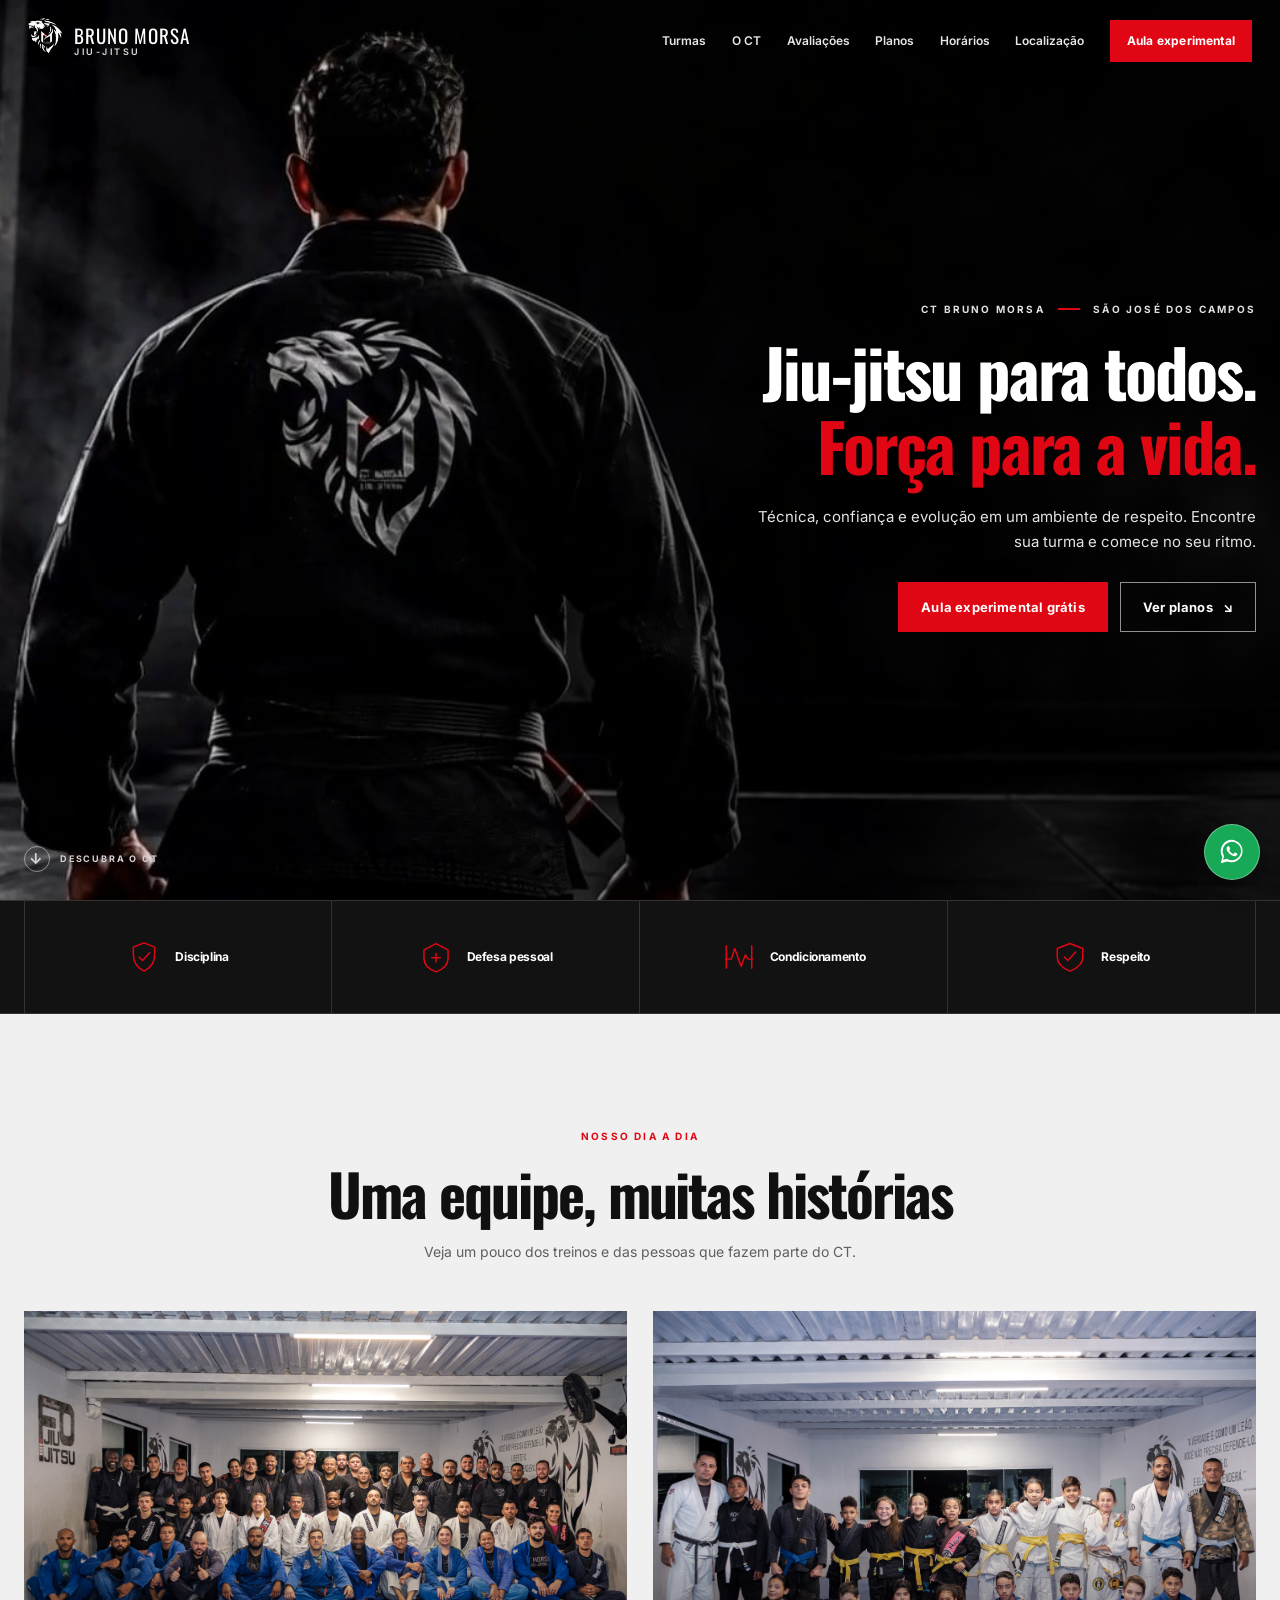
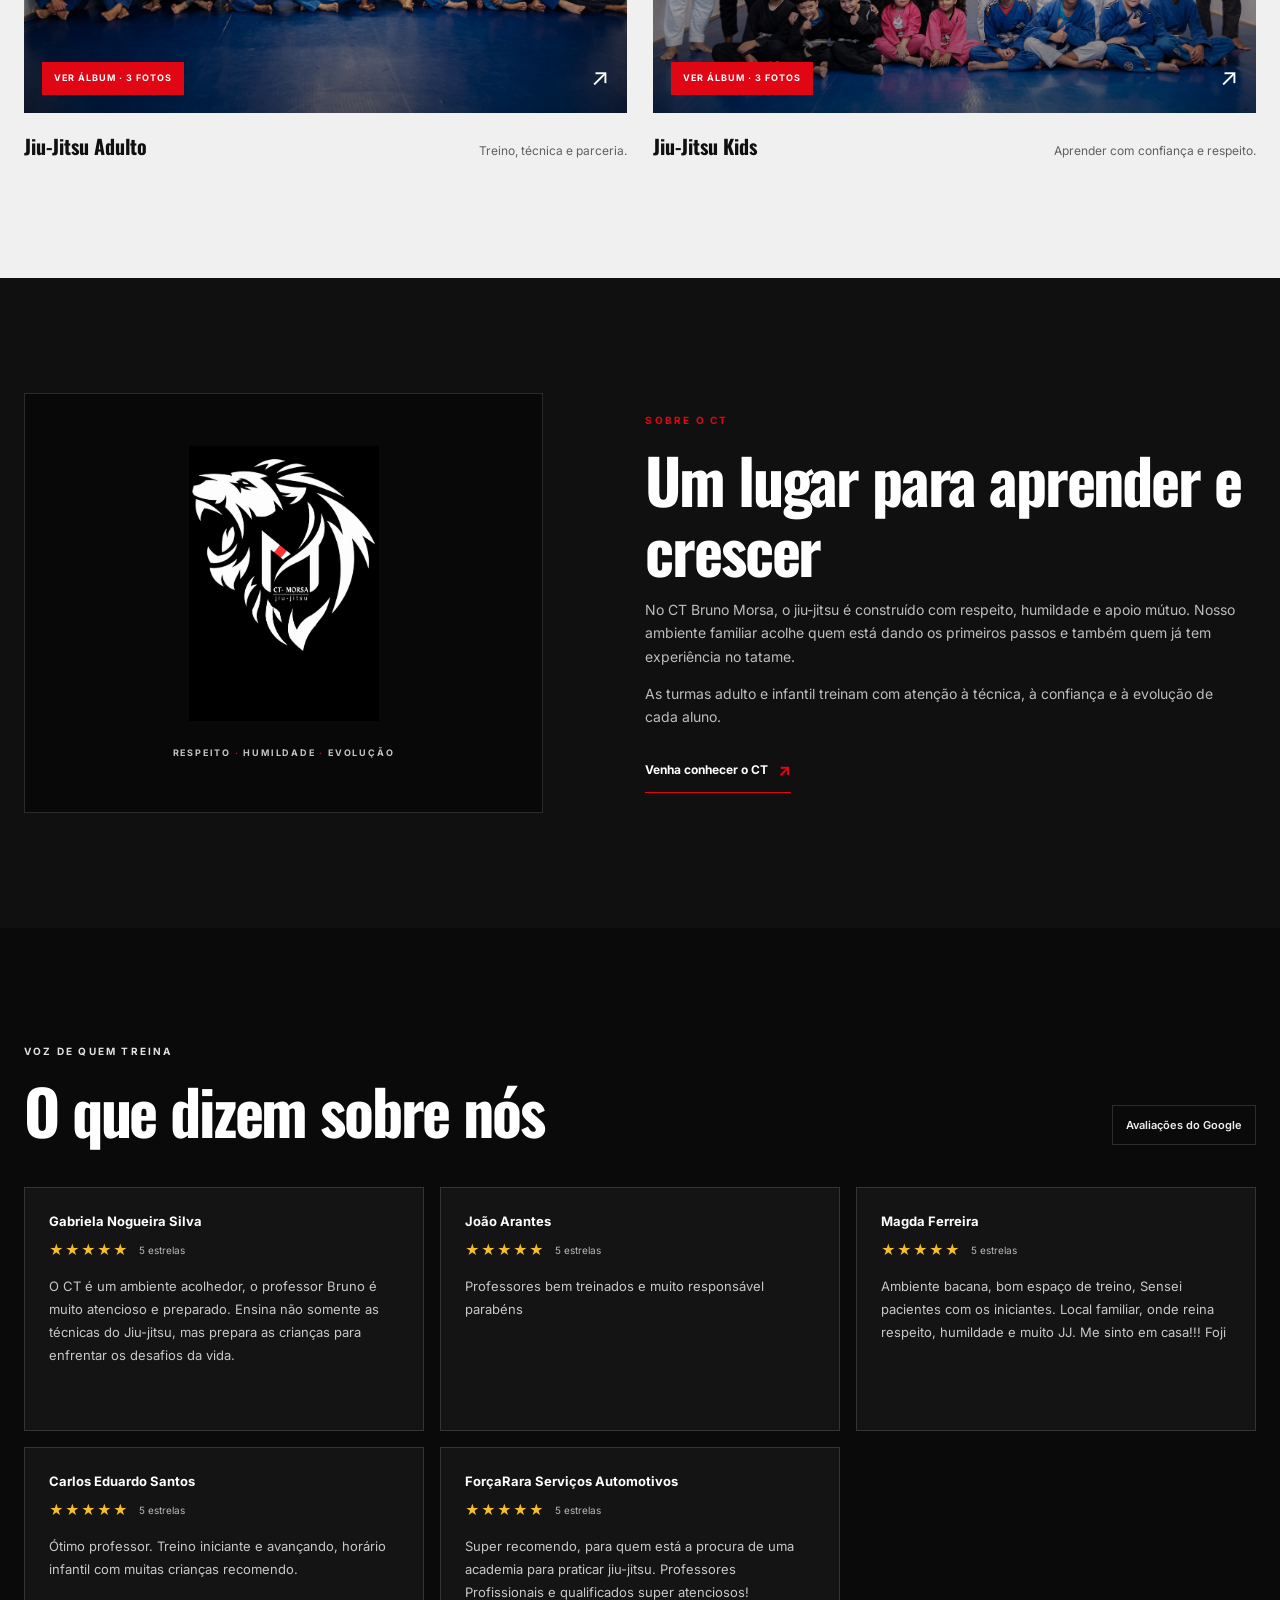
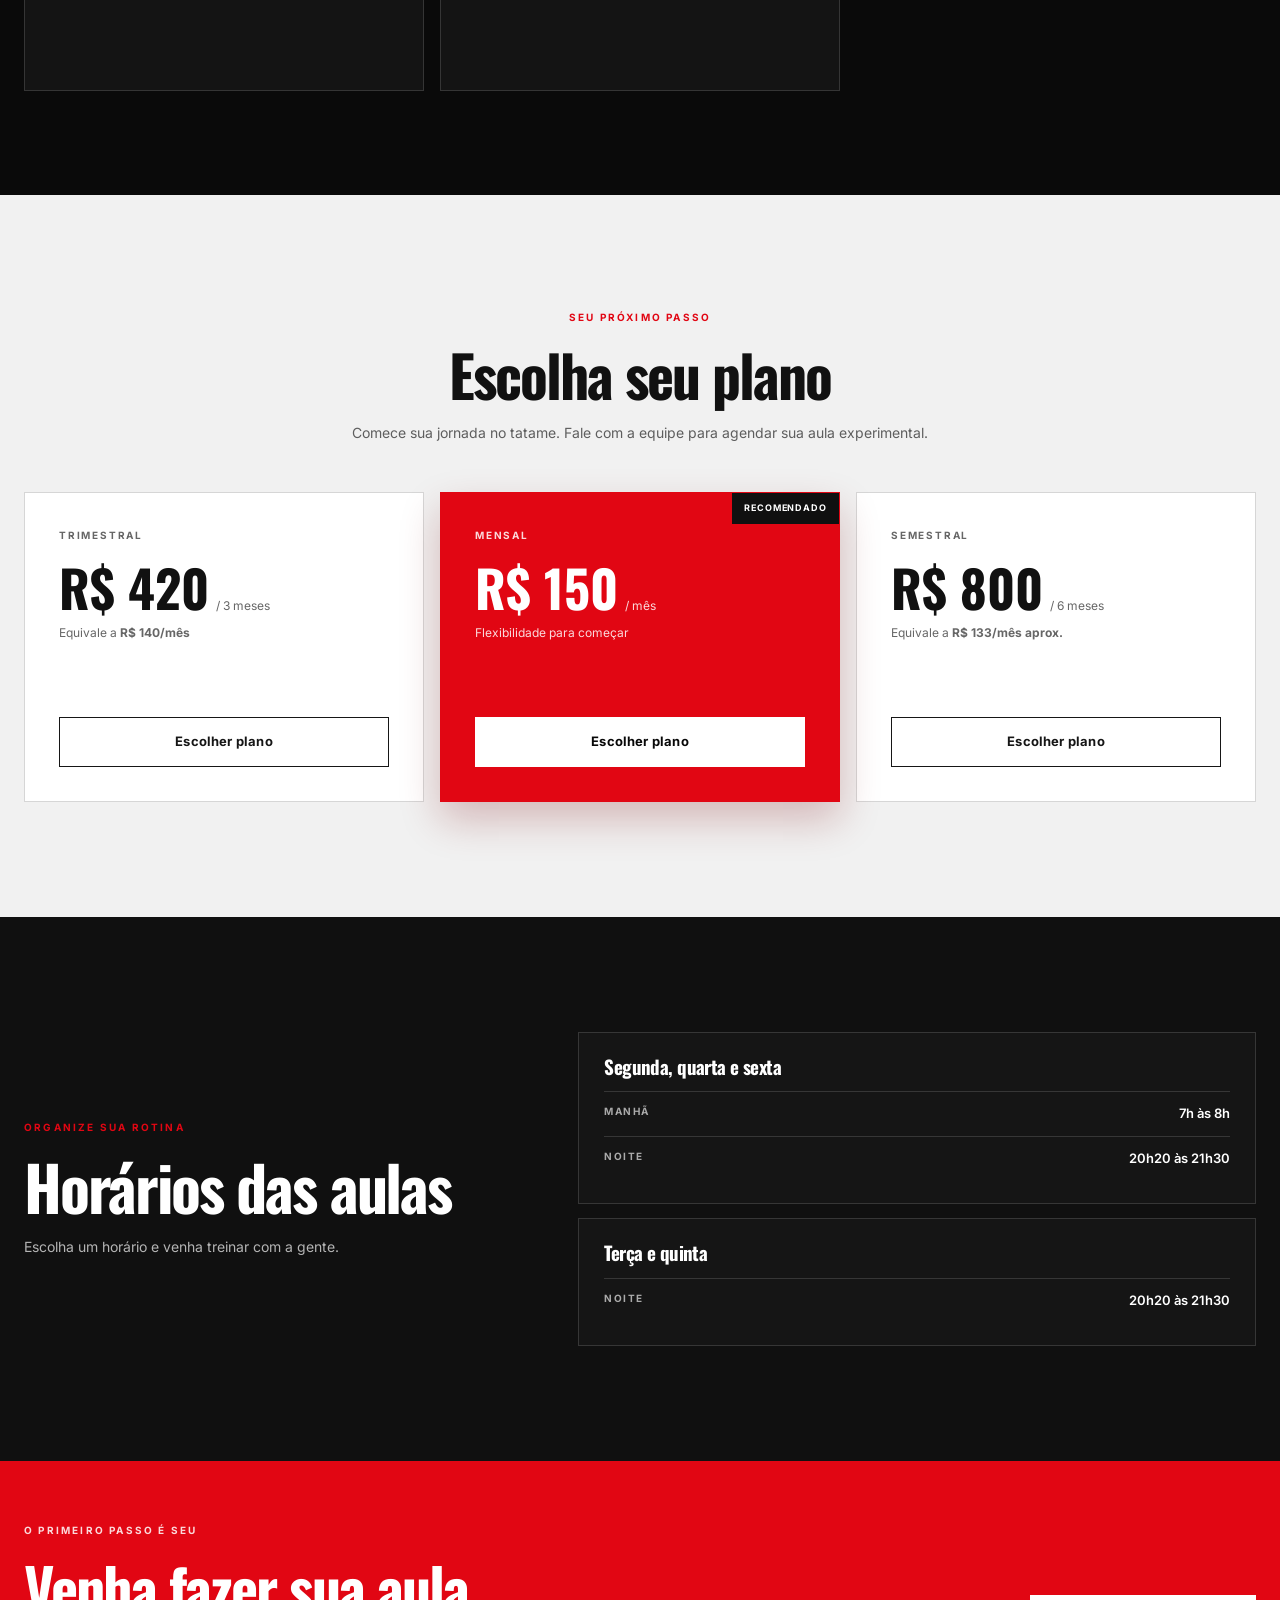
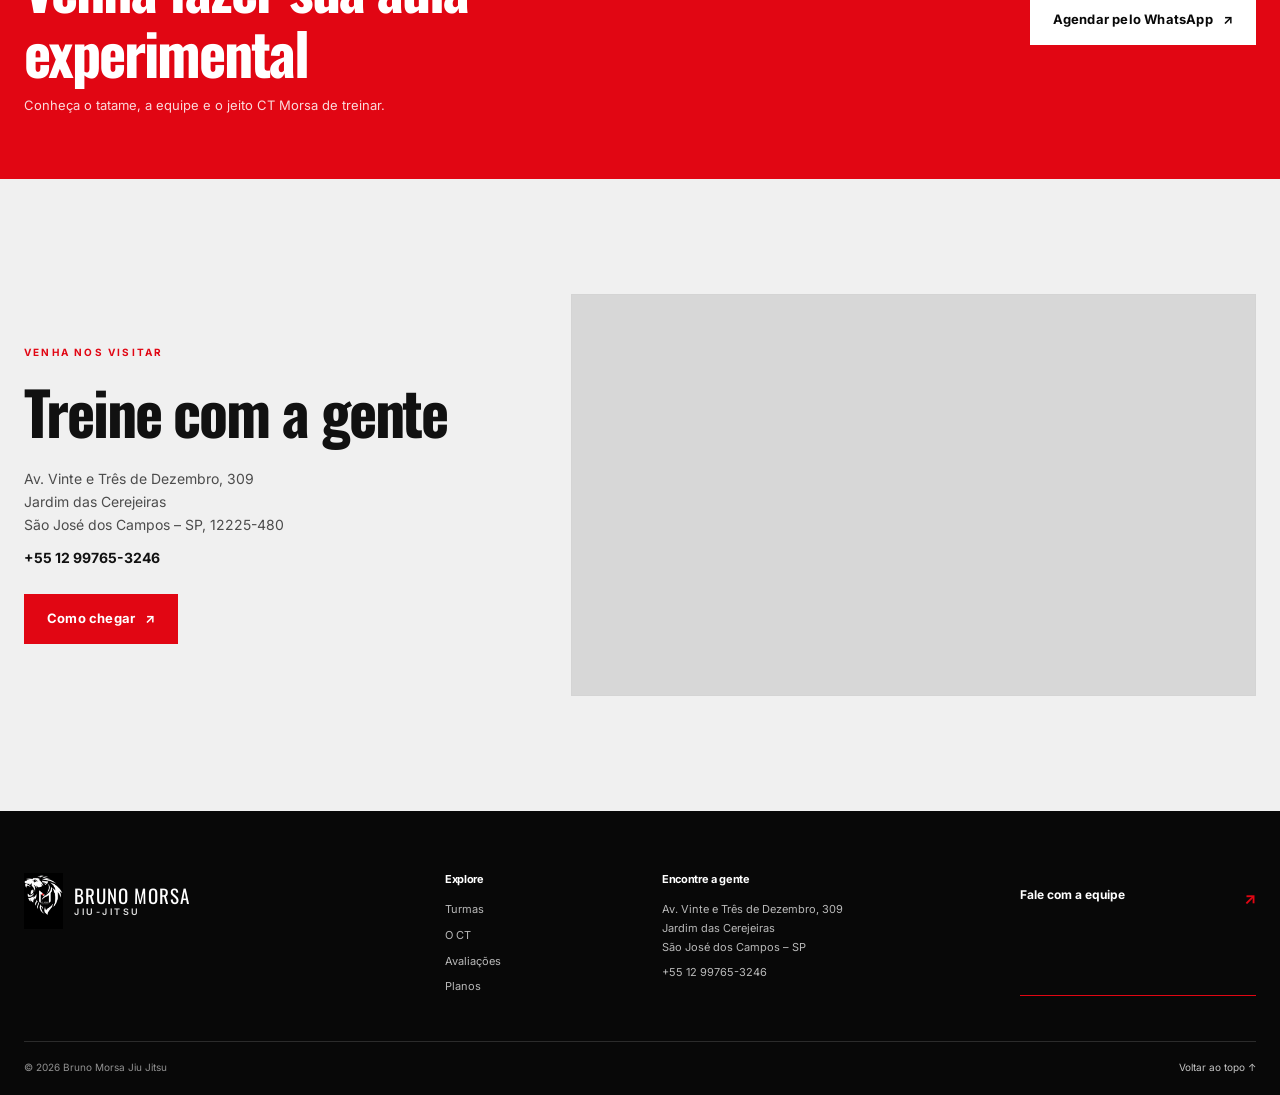
==== index.html @ a91b4482 "primeiro commit" ====
<!doctype html>
<html lang="pt-BR">
<head>
  <meta charset="utf-8">
  <meta name="viewport" content="width=device-width, initial-scale=1">
  <meta name="theme-color" content="#080808">
  <title>Bruno Morsa Jiu Jitsu | CT Morsa em São José dos Campos</title>
  <meta name="description" content="Treine jiu-jitsu adulto e kids no CT Bruno Morsa, em São José dos Campos. Agende sua aula experimental gratuita pelo WhatsApp.">
  <meta property="og:type" content="website">
  <meta property="og:title" content="Bruno Morsa Jiu Jitsu | CT Morsa">
  <meta property="og:description" content="Jiu-jitsu para todos. Conheça as turmas adulto e kids do CT Bruno Morsa.">
  <meta property="og:image" content="logo.png">
  <meta property="og:image:alt" content="Logo CT Morsa Jiu-Jitsu">
  <link rel="icon" type="image/png" href="logo.png">
  <link rel="preconnect" href="https://fonts.googleapis.com">
  <link rel="preconnect" href="https://fonts.gstatic.com" crossorigin>
  <link href="https://fonts.googleapis.com/css2?family=Inter:wght@400;500;600;700;800&family=Oswald:wght@500;600;700&display=swap" rel="stylesheet">
  <link rel="stylesheet" href="style.css">
  <script type="application/ld+json">
    {
      "@context": "https://schema.org",
      "@type": "SportsActivityLocation",
      "name": "Bruno Morsa Jiu Jitsu",
      "telephone": "+55 12 99765-3246",
      "address": {
        "@type": "PostalAddress",
        "streetAddress": "Av. Vinte e Três de Dezembro, 309 - Jardim das Cerejeiras",
        "addressLocality": "São José dos Campos",
        "addressRegion": "SP",
        "postalCode": "12225-480",
        "addressCountry": "BR"
      }
    }
  </script>
  <script src="script.js" defer></script>
</head>
<body>
  <a class="skip-link" href="#conteudo">Pular para o conteúdo</a>
  <span class="header-sentinel" data-header-sentinel aria-hidden="true"></span>
  <header class="site-header" id="topo">
    <div class="header-inner">
      <a class="brand" href="#inicio" aria-label="Bruno Morsa Jiu Jitsu, início">
        <img src="logo.png" width="1042" height="1509" alt="Logo CT Morsa Jiu-Jitsu" decoding="async">
        <span class="brand-name">BRUNO MORSA<small>JIU-JITSU</small></span>
      </a>
      <button class="menu-toggle" type="button" aria-label="Abrir menu" aria-expanded="false" aria-controls="site-nav">
        <span></span><span></span><span></span>
      </button>
      <nav class="site-nav" id="site-nav" aria-label="Navegação principal">
        <a href="#albuns">Turmas</a>
        <a href="#sobre">O CT</a>
        <a href="#avaliacoes">Avaliações</a>
        <a href="#planos">Planos</a>
        <a href="#horarios">Horários</a>
        <a href="#localizacao">Localização</a>
        <a class="button button-small nav-cta" href="https://wa.me/5512997653246?text=Ol%C3%A1%21%20Quero%20agendar%20uma%20aula%20experimental" target="_blank" rel="noopener">Aula experimental</a>
      </nav>
    </div>
  </header>

  <main id="conteudo">
    <section class="hero" id="inicio" aria-labelledby="hero-title">
      <div class="hero-media" aria-hidden="true">
        <video autoplay muted loop playsinline preload="metadata" poster="hero-poster.jpg">
          <source src="hero.mp4" type="video/mp4">
        </video>
        <div class="hero-shade"></div>
      </div>
      <div class="hero-inner page-width">
        <div class="hero-copy">
          <p class="eyebrow">CT BRUNO MORSA <span class="eyebrow-rule" aria-hidden="true"></span> SÃO JOSÉ DOS CAMPOS</p>
          <h1 id="hero-title">Jiu-jitsu para todos.<br><span>Força para a vida.</span></h1>
          <p class="hero-description">Técnica, confiança e evolução em um ambiente de respeito. Encontre sua turma e comece no seu ritmo.</p>
          <div class="hero-actions">
            <a class="button" href="https://wa.me/5512997653246?text=Ol%C3%A1%21%20Quero%20agendar%20uma%20aula%20experimental" target="_blank" rel="noopener">Aula experimental grátis</a>
            <a class="button button-outline" href="#planos">Ver planos <span aria-hidden="true">↘</span></a>
          </div>
        </div>
        <a class="hero-scroll" href="#beneficios"><span aria-hidden="true">↓</span> DESCUBRA O CT</a>
      </div>
    </section>

    <section class="benefits" id="beneficios" aria-label="Benefícios do jiu-jitsu">
      <div class="benefits-inner page-width">
        <article class="benefit" data-reveal>
          <svg viewBox="0 0 48 48" aria-hidden="true"><path d="M24 4 39 10v11c0 10-6 18-15 23C15 39 9 31 9 21V10l15-6Z"/><path d="m17 24 5 5 10-11"/></svg>
          <h2>Disciplina</h2>
        </article>
        <article class="benefit" data-reveal>
          <svg viewBox="0 0 48 48" aria-hidden="true"><path d="M24 5 41 14v12c0 9-7 15-17 19C14 41 7 35 7 26V14l17-9Z"/><path d="M18 25h12M24 19v12"/></svg>
          <h2>Defesa pessoal</h2>
        </article>
        <article class="benefit" data-reveal>
          <svg viewBox="0 0 48 48" aria-hidden="true"><path d="M5 27h8l5-15 9 25 6-16 4 6h6"/><path d="M6 8v32M42 8v32"/></svg>
          <h2>Condicionamento</h2>
        </article>
        <article class="benefit" data-reveal>
          <svg viewBox="0 0 48 48" aria-hidden="true"><path d="M24 5 42 12v12c0 10-8 16-18 20C14 40 6 34 6 24V12l18-7Z"/><path d="m16 24 5 5 11-12"/></svg>
          <h2>Respeito</h2>
        </article>
      </div>
    </section>

    <section class="section gallery-section" id="albuns" aria-labelledby="albuns-title">
      <div class="page-width">
        <div class="section-heading">
          <p class="eyebrow" data-text-reveal>NOSSO DIA A DIA</p>
          <h2 id="albuns-title" data-text-reveal>Uma equipe, muitas histórias</h2>
          <p data-text-reveal>Veja um pouco dos treinos e das pessoas que fazem parte do CT.</p>
        </div>
        <div class="album-grid">
          <button class="album-card" type="button" data-open-gallery="adultos" data-reveal aria-label="Ver álbum adulto, 3 fotos">
            <span class="album-image"><img src="adultos-3(capa).jpeg" width="6000" height="4000" alt="Foto de grupo da turma adulta" loading="lazy" decoding="async"><span class="album-badge">VER ÁLBUM <span aria-hidden="true">·</span> 3 FOTOS</span><span class="album-arrow" aria-hidden="true">↗</span></span>
            <span class="album-caption"><strong>Jiu-Jitsu Adulto</strong><span>Treino, técnica e parceria.</span></span>
          </button>
          <button class="album-card" type="button" data-open-gallery="kids" data-reveal aria-label="Ver álbum kids, 3 fotos">
            <span class="album-image"><img src="kids-3(capa).jpeg" width="5726" height="3817" alt="Foto de grupo da turma kids" loading="lazy" decoding="async"><span class="album-badge">VER ÁLBUM <span aria-hidden="true">·</span> 3 FOTOS</span><span class="album-arrow" aria-hidden="true">↗</span></span>
            <span class="album-caption"><strong>Jiu-Jitsu Kids</strong><span>Aprender com confiança e respeito.</span></span>
          </button>
        </div>
      </div>
    </section>

    <section class="section about-section" id="sobre" aria-labelledby="sobre-title">
      <div class="about-inner page-width">
        <div class="about-mark" data-reveal>
          <img src="logo.png" width="1042" height="1509" alt="" loading="lazy" decoding="async">
          <span>RESPEITO <i>·</i> HUMILDADE <i>·</i> EVOLUÇÃO</span>
        </div>
        <div class="about-copy">
          <p class="eyebrow" data-text-reveal>SOBRE O CT</p>
          <h2 id="sobre-title" data-text-reveal>Um lugar para aprender e crescer</h2>
          <p data-text-reveal>No CT Bruno Morsa, o jiu-jitsu é construído com respeito, humildade e apoio mútuo. Nosso ambiente familiar acolhe quem está dando os primeiros passos e também quem já tem experiência no tatame.</p>
          <p data-text-reveal>As turmas adulto e infantil treinam com atenção à técnica, à confiança e à evolução de cada aluno.</p>
          <a class="text-link" href="https://wa.me/5512997653246?text=Ol%C3%A1%21%20Quero%20conhecer%20o%20CT%20Bruno%20Morsa" target="_blank" rel="noopener">Venha conhecer o CT <span aria-hidden="true">↗</span></a>
        </div>
      </div>
    </section>

    <section class="section reviews-section" id="avaliacoes" aria-labelledby="avaliacoes-title">
      <div class="page-width reviews-heading">
        <div>
          <p class="eyebrow" data-text-reveal>VOZ DE QUEM TREINA</p>
          <h2 id="avaliacoes-title" data-text-reveal>O que dizem sobre nós</h2>
        </div>
        <span class="google-badge">Avaliações do Google</span>
      </div>
      <div class="page-width review-grid">
        <article class="review-card" data-reveal>
          <div class="review-author">Gabriela Nogueira Silva</div>
          <div class="review-rating"><span aria-label="5 estrelas">★★★★★</span><span>5 estrelas</span></div>
          <blockquote>O CT é um ambiente acolhedor, o professor Bruno é muito atencioso e preparado. Ensina não somente as técnicas do Jiu-jitsu, mas prepara as crianças para enfrentar os desafios da vida.</blockquote>
        </article>
        <article class="review-card" data-reveal>
          <div class="review-author">João Arantes</div>
          <div class="review-rating"><span aria-label="5 estrelas">★★★★★</span><span>5 estrelas</span></div>
          <blockquote>Professores bem treinados e muito responsável parabéns</blockquote>
        </article>
        <article class="review-card" data-reveal>
          <div class="review-author">Magda Ferreira</div>
          <div class="review-rating"><span aria-label="5 estrelas">★★★★★</span><span>5 estrelas</span></div>
          <blockquote>Ambiente bacana, bom espaço de treino, Sensei pacientes com os iniciantes. Local familiar, onde reina respeito, humildade e muito JJ. Me sinto em casa!!! Foji</blockquote>
        </article>
        <article class="review-card" data-reveal>
          <div class="review-author">Carlos Eduardo Santos</div>
          <div class="review-rating"><span aria-label="5 estrelas">★★★★★</span><span>5 estrelas</span></div>
          <blockquote>Ótimo professor. Treino iniciante e avançando, horário infantil com muitas crianças recomendo.</blockquote>
        </article>
        <article class="review-card" data-reveal>
          <div class="review-author">ForçaRara Serviços Automotivos</div>
          <div class="review-rating"><span aria-label="5 estrelas">★★★★★</span><span>5 estrelas</span></div>
          <blockquote>Super recomendo, para quem está a procura de uma academia para praticar jiu-jitsu. Professores Profissionais e qualificados super atenciosos!</blockquote>
        </article>
      </div>
    </section>

    <section class="section plans-section" id="planos" aria-labelledby="planos-title">
      <div class="page-width">
        <div class="section-heading">
          <p class="eyebrow" data-text-reveal>SEU PRÓXIMO PASSO</p>
          <h2 id="planos-title" data-text-reveal>Escolha seu plano</h2>
          <p data-text-reveal>Comece sua jornada no tatame. Fale com a equipe para agendar sua aula experimental.</p>
        </div>
        <div class="plan-grid">
          <article class="plan-card" data-reveal>
            <p class="plan-period">TRIMESTRAL</p>
            <p class="plan-price"><strong>R$ 420</strong><span>/ 3 meses</span></p>
            <p class="plan-detail">Equivale a <strong>R$ 140/mês</strong></p>
            <a class="button button-outline" href="https://wa.me/5512997653246?text=Ol%C3%A1%21%20Tenho%20interesse%20no%20plano%20trimestral%20de%20Jiu-Jitsu" target="_blank" rel="noopener">Escolher plano</a>
          </article>
          <article class="plan-card plan-featured" data-reveal>
            <span class="plan-badge">RECOMENDADO</span>
            <p class="plan-period">MENSAL</p>
            <p class="plan-price"><strong>R$ 150</strong><span>/ mês</span></p>
            <p class="plan-detail">Flexibilidade para começar</p>
            <a class="button button-light" href="https://wa.me/5512997653246?text=Ol%C3%A1%21%20Tenho%20interesse%20no%20plano%20mensal%20de%20Jiu-Jitsu" target="_blank" rel="noopener">Escolher plano</a>
          </article>
          <article class="plan-card" data-reveal>
            <p class="plan-period">SEMESTRAL</p>
            <p class="plan-price"><strong>R$ 800</strong><span>/ 6 meses</span></p>
            <p class="plan-detail">Equivale a <strong>R$ 133/mês aprox.</strong></p>
            <a class="button button-outline" href="https://wa.me/5512997653246?text=Ol%C3%A1%21%20Tenho%20interesse%20no%20plano%20semestral%20de%20Jiu-Jitsu" target="_blank" rel="noopener">Escolher plano</a>
          </article>
        </div>
      </div>
    </section>

    <section class="section schedule-section" id="horarios" aria-labelledby="horarios-title">
      <div class="page-width schedule-inner">
        <div class="section-heading schedule-heading">
          <p class="eyebrow" data-text-reveal>ORGANIZE SUA ROTINA</p>
          <h2 id="horarios-title" data-text-reveal>Horários das aulas</h2>
          <p data-text-reveal>Escolha um horário e venha treinar com a gente.</p>
        </div>
        <div class="schedule-grid" data-reveal>
          <article class="schedule-card">
            <h3>Segunda, quarta e sexta</h3>
            <p><span>MANHÃ</span><time>7h às 8h</time></p>
            <p><span>NOITE</span><time>20h20 às 21h30</time></p>
          </article>
          <article class="schedule-card">
            <h3>Terça e quinta</h3>
            <p><span>NOITE</span><time>20h20 às 21h30</time></p>
          </article>
        </div>
      </div>
    </section>

    <section class="final-cta" aria-labelledby="cta-title">
      <div class="page-width final-cta-inner">
        <div>
          <p class="eyebrow" data-text-reveal>O PRIMEIRO PASSO É SEU</p>
          <h2 id="cta-title" data-text-reveal>Venha fazer sua aula experimental</h2>
          <p data-text-reveal>Conheça o tatame, a equipe e o jeito CT Morsa de treinar.</p>
        </div>
        <a class="button button-light" href="https://wa.me/5512997653246?text=Ol%C3%A1%21%20Quero%20agendar%20uma%20aula%20experimental" target="_blank" rel="noopener">Agendar pelo WhatsApp <span aria-hidden="true">↗</span></a>
      </div>
    </section>

    <section class="section location-section" id="localizacao" aria-labelledby="localizacao-title">
      <div class="page-width location-inner">
        <div class="location-copy">
          <p class="eyebrow" data-text-reveal>VENHA NOS VISITAR</p>
          <h2 id="localizacao-title" data-text-reveal>Treine com a gente</h2>
          <address data-text-reveal>Av. Vinte e Três de Dezembro, 309<br>Jardim das Cerejeiras<br>São José dos Campos – SP, 12225-480</address>
          <a class="phone-link" href="tel:+5512997653246">+55 12 99765-3246</a>
          <a class="button" href="https://www.google.com/maps/search/?api=1&query=Av.%20Vinte%20e%20Tr%C3%AAs%20de%20Dezembro%2C%20309%20-%20Jardim%20das%20Cerejeiras%2C%20S%C3%A3o%20Jos%C3%A9%20dos%20Campos%20-%20SP%2C%2012225-480" target="_blank" rel="noopener">Como chegar <span aria-hidden="true">↗</span></a>
        </div>
        <div class="map-frame" data-reveal>
          <iframe title="Mapa do CT Bruno Morsa Jiu Jitsu em São José dos Campos" src="https://maps.google.com/maps?q=Av.%20Vinte%20e%20Tr%C3%AAs%20de%20Dezembro%2C%20309%20-%20Jardim%20das%20Cerejeiras%2C%20S%C3%A3o%20Jos%C3%A9%20dos%20Campos%20-%20SP%2C%2012225-480&output=embed" loading="lazy" referrerpolicy="no-referrer-when-downgrade" allowfullscreen></iframe>
        </div>
      </div>
    </section>
  </main>

  <footer class="site-footer">
    <div class="page-width footer-main">
      <a class="brand footer-brand" href="#inicio" aria-label="Bruno Morsa Jiu Jitsu, início">
        <img src="logo.png" width="1042" height="1509" alt="Logo CT Morsa Jiu-Jitsu" loading="lazy" decoding="async">
        <span class="brand-name">BRUNO MORSA<small>JIU-JITSU</small></span>
      </a>
      <div class="footer-column"><h2>Explore</h2><a href="#albuns">Turmas</a><a href="#sobre">O CT</a><a href="#avaliacoes">Avaliações</a><a href="#planos">Planos</a></div>
      <div class="footer-column"><h2>Encontre a gente</h2><p>Av. Vinte e Três de Dezembro, 309<br>Jardim das Cerejeiras<br>São José dos Campos – SP</p><a href="tel:+5512997653246">+55 12 99765-3246</a></div>
      <a class="footer-cta" href="https://wa.me/5512997653246?text=Ol%C3%A1%21%20Quero%20agendar%20uma%20aula%20experimental" target="_blank" rel="noopener">Fale com a equipe <span aria-hidden="true">↗</span></a>
    </div>
    <div class="page-width footer-bottom"><span>© <span id="current-year">2026</span> Bruno Morsa Jiu Jitsu</span><a href="#topo">Voltar ao topo ↑</a></div>
  </footer>

  <a class="whatsapp-float" href="https://wa.me/5512997653246?text=Ol%C3%A1%21%20Quero%20agendar%20uma%20aula%20experimental" target="_blank" rel="noopener" aria-label="Fale conosco pelo WhatsApp">
    <svg viewBox="0 0 32 32" aria-hidden="true"><path d="M16 3a12 12 0 0 0-10.3 18.2L4 28l7-1.8A12 12 0 1 0 16 3Zm0 21.8a9.8 9.8 0 0 1-5-1.4l-.4-.2-4.1 1.1 1.1-4-.3-.4A9.8 9.8 0 1 1 16 24.8Zm5.4-7.3c-.3-.1-1.7-.8-2-.9-.3-.1-.5-.1-.7.2s-.7.9-.9 1.1-.3.2-.6.1a8.1 8.1 0 0 1-2.4-1.5 9 9 0 0 1-1.7-2.1c-.2-.3 0-.5.1-.6l.4-.5.3-.5c.1-.2 0-.4 0-.5l-.9-2.1c-.2-.5-.5-.4-.7-.4H12c-.2 0-.5.1-.8.4-.3.3-1 1-1 2.3s1 2.7 1.2 2.9c.1.2 2 3.1 4.8 4.3.7.3 1.2.5 1.6.6.7.2 1.3.2 1.8.1.6-.1 1.7-.7 1.9-1.4.2-.7.2-1.3.1-1.4-.1-.1-.3-.2-.6-.3Z"/></svg>
  </a>

  <dialog class="lightbox" id="lightbox" aria-label="Álbum de fotos">
    <div class="lightbox-panel">
      <div class="lightbox-top"><div><p class="eyebrow">ÁLBUM</p><h2 id="lightbox-title">Jiu-Jitsu</h2></div><button class="lightbox-close" type="button" aria-label="Fechar álbum">×</button></div>
      <div class="lightbox-view">
        <button class="lightbox-arrow lightbox-prev" type="button" aria-label="Foto anterior">‹</button>
        <figure class="lightbox-media"><img id="lightbox-image" alt="" width="6000" height="4000"></figure>
        <button class="lightbox-arrow lightbox-next" type="button" aria-label="Próxima foto">›</button>
      </div>
      <div class="lightbox-bottom"><span class="lightbox-count" id="lightbox-count" aria-live="polite"></span><div class="lightbox-thumbs" id="lightbox-thumbs" aria-label="Miniaturas do álbum"></div></div>
    </div>
  </dialog>
</body>
</html>
---- style.css ----
:root {
  color-scheme: dark;
  --black: #080808;
  --surface: #111111;
  --surface-light: #181818;
  --white: #ffffff;
  --muted: #b4b4b4;
  --red: #e10613;
  --line: rgba(255, 255, 255, .14);
  --heading: "Oswald", Impact, sans-serif;
  --body: "Inter", Arial, sans-serif;
  --page-width: 1240px;
  --header-height: 82px;
}

*, *::before, *::after { box-sizing: border-box; }
html { scroll-behavior: smooth; scroll-padding-top: var(--header-height); background: var(--black); }
body { margin: 0; background: var(--black); color: var(--white); font-family: var(--body); font-size: 16px; line-height: 1.65; overflow-x: hidden; }
body.modal-open { overflow: hidden; }
button, a { font: inherit; }
button { color: inherit; }
a { color: inherit; text-decoration: none; }
img { max-width: 100%; }
::selection { color: var(--white); background: var(--red); }
:focus-visible { outline: 3px solid #ff5b63; outline-offset: 4px; }
.page-width { width: min(var(--page-width), calc(100% - 48px)); margin-inline: auto; }
.skip-link { position: fixed; z-index: 100; top: 12px; left: 12px; padding: 10px 16px; transform: translateY(-160%); background: var(--red); color: var(--white); }
.skip-link:focus { transform: translateY(0); }
.header-sentinel { position: absolute; top: 1px; left: 0; width: 1px; height: 1px; pointer-events: none; }

.site-header { position: fixed; z-index: 50; inset: 0 0 auto; border-bottom: 1px solid transparent; transition: background-color .25s ease, border-color .25s ease; }
.site-header.is-solid { background: rgba(8, 8, 8, .96); border-color: var(--line); backdrop-filter: blur(14px); }
.header-inner { width: min(1440px, calc(100% - 56px)); height: var(--header-height); margin-inline: auto; display: flex; align-items: center; justify-content: space-between; gap: 28px; }
.brand { flex: 0 0 auto; display: inline-flex; align-items: center; gap: 11px; min-width: 0; }
.brand img { display: block; width: 35px; height: auto; }
.brand-name { display: grid; gap: 0; font-family: var(--heading); font-size: 19px; line-height: 1.12; letter-spacing: .055em; }
.brand-name small { color: #dedede; font-family: var(--body); font-size: 9px; font-weight: 600; letter-spacing: .28em; }
.site-nav { display: flex; align-items: center; justify-content: flex-end; gap: clamp(15px, 2vw, 29px); }
.site-nav > a:not(.button) { color: #e7e7e7; font-size: 12px; font-weight: 600; transition: color .2s ease; }
.site-nav > a:not(.button):hover { color: var(--white); }
.menu-toggle { display: none; }

.button { display: inline-flex; min-height: 50px; align-items: center; justify-content: center; gap: 10px; padding: 12px 22px; border: 1px solid var(--red); background: var(--red); color: var(--white); font-size: 13px; font-weight: 700; line-height: 1.2; letter-spacing: .015em; text-align: center; transition: background-color .2s ease, border-color .2s ease, transform .2s ease; }
.button:hover { transform: translateY(-2px); background: #bb0610; border-color: #bb0610; }
.button-small { min-height: 42px; padding: 10px 16px; font-size: 12px; }
.button-outline { border-color: rgba(255,255,255,.56); background: transparent; }
.button-outline:hover { border-color: var(--red); background: var(--red); }
.button-light { border-color: var(--white); background: var(--white); color: var(--black); }
.button-light:hover { border-color: #ededed; background: #ededed; }

.hero { position: relative; min-height: 690px; height: 100svh; overflow: hidden; background: #101010; }
.hero-media, .hero-media video, .hero-shade { position: absolute; inset: 0; width: 100%; height: 100%; }
.hero-media video { object-fit: cover; object-position: center; }
.hero-shade { background: linear-gradient(90deg, rgba(0,0,0,.04) 0%, rgba(0,0,0,.10) 31%, rgba(0,0,0,.55) 57%, rgba(0,0,0,.92) 100%); }
.hero-inner { position: relative; z-index: 1; display: flex; height: 100%; min-height: 690px; flex-direction: column; align-items: flex-end; justify-content: center; padding-top: var(--header-height); padding-bottom: 48px; }
.hero-copy { width: min(650px, 58%); padding: 22px 0; text-align: right; }
.eyebrow { margin: 0 0 17px; color: #e1e1e1; font-size: 10px; font-weight: 700; letter-spacing: .22em; line-height: 1.5; }
.eyebrow-rule { display: inline-block; width: 22px; height: 2px; margin: 0 9px 3px; background: var(--red); }
h1, h2, h3, p { margin-top: 0; }
h1, h2, h3 { font-family: var(--heading); font-weight: 700; line-height: 1.12; letter-spacing: -.03em; }
.hero h1 { margin-bottom: 22px; font-size: clamp(44px, 5.2vw, 68px); }
.hero h1 span { color: var(--red); }
.hero-description { max-width: 500px; margin: 0 0 28px auto; color: #e3e3e3; font-size: 15px; }
.hero-actions { display: flex; justify-content: flex-end; gap: 12px; flex-wrap: wrap; }
.hero-scroll { position: absolute; bottom: 28px; left: 0; display: inline-flex; align-items: center; gap: 10px; color: #d3d3d3; font-size: 9px; font-weight: 700; letter-spacing: .2em; }
.hero-scroll span { display: grid; width: 26px; height: 26px; place-items: center; border: 1px solid rgba(255,255,255,.45); border-radius: 50%; font-size: 15px; }

.benefits { background: #121212; border-block: 1px solid var(--line); }
.benefits-inner { display: grid; grid-template-columns: repeat(4, 1fr); }
.benefit { display: flex; min-height: 112px; align-items: center; justify-content: center; gap: 14px; padding: 20px 12px; border-right: 1px solid var(--line); }
.benefit:first-child { border-left: 1px solid var(--line); }
.benefit svg { width: 34px; height: 34px; flex: 0 0 auto; fill: none; stroke: var(--red); stroke-width: 2.1; stroke-linecap: round; stroke-linejoin: round; }
.benefit h2 { margin: 0; font-family: var(--body); font-size: 12px; font-weight: 700; line-height: 1.3; }

.section { padding: clamp(76px, 9vw, 126px) 0; }
.section-dark { background: #0c0c0c; }
.section-heading { max-width: 720px; margin: 0 auto 48px; text-align: center; }
.section-heading .eyebrow, .about-copy .eyebrow, .location-copy .eyebrow, .final-cta .eyebrow { color: var(--red); }
.section-heading h2, .about-copy h2, .reviews-heading h2, .schedule-heading h2, .location-copy h2, .final-cta h2 { margin: 0 0 14px; font-size: clamp(38px, 4.5vw, 58px); letter-spacing: -.035em; }
.section-heading > p:last-child { max-width: 580px; margin: 0 auto; color: var(--muted); font-size: 14px; }
.gallery-section { background: #f0f0f0; color: #101010; }
.gallery-section .section-heading .eyebrow { color: var(--red); }
.gallery-section .section-heading > p:last-child { color: #5f5f5f; }
.album-grid { display: grid; grid-template-columns: repeat(2, minmax(0, 1fr)); gap: 26px; }
.album-card { display: block; padding: 0; border: 0; background: transparent; color: inherit; cursor: pointer; text-align: left; }
.album-image { position: relative; display: block; overflow: hidden; background: #d7d7d7; }
.album-image > img { display: block; width: 100%; height: auto; }
.album-card:hover .album-image { outline: 2px solid var(--red); outline-offset: -2px; }
.album-image::after { position: absolute; inset: 45% 0 0; background: linear-gradient(0deg, rgba(0,0,0,.56), transparent); content: ""; pointer-events: none; }
.album-badge { position: absolute; z-index: 1; bottom: 18px; left: 18px; padding: 9px 12px; background: var(--red); color: var(--white); font-size: 9px; font-weight: 700; letter-spacing: .11em; }
.album-arrow { position: absolute; z-index: 1; right: 18px; bottom: 16px; color: var(--white); font-size: 24px; }
.album-caption { display: flex; align-items: baseline; justify-content: space-between; gap: 12px; padding-top: 17px; }
.album-caption strong { font-family: var(--heading); font-size: 20px; }
.album-caption > span { color: #606060; font-size: 12px; text-align: right; }

.about-section { background: #101010; }
.about-inner { display: grid; grid-template-columns: minmax(0, .85fr) minmax(0, 1fr); align-items: center; gap: clamp(48px, 8vw, 112px); }
.about-mark { display: grid; min-height: 420px; align-content: center; justify-items: center; border: 1px solid var(--line); background: #080808; }
.about-mark img { display: block; width: min(45%, 190px); height: auto; }
.about-mark > span { margin-top: 25px; color: #c5c5c5; font-size: 9px; font-weight: 700; letter-spacing: .2em; }
.about-mark i { color: var(--red); font-style: normal; }
.about-copy h2 { max-width: 600px; font-size: clamp(42px, 5vw, 62px); }
.about-copy > p:not(.eyebrow) { max-width: 600px; color: #bdbdbd; font-size: 14px; }
.text-link { display: inline-flex; min-height: 44px; align-items: center; gap: 10px; margin-top: 7px; border-bottom: 1px solid var(--red); font-size: 12px; font-weight: 700; }
.text-link span { color: var(--red); font-size: 17px; }

.reviews-section { padding-bottom: 104px; background: #0a0a0a; }
.reviews-heading { display: flex; align-items: flex-end; justify-content: space-between; gap: 24px; margin-bottom: 42px; }
.reviews-heading h2 { margin-bottom: 0; font-size: clamp(39px, 5vw, 62px); }
.google-badge { display: inline-flex; min-height: 40px; align-items: center; gap: 8px; padding: 8px 13px; border: 1px solid var(--line); color: #ededed; font-size: 11px; font-weight: 600; white-space: nowrap; }
.review-grid { display: grid; grid-template-columns: repeat(3, minmax(0, 1fr)); gap: 16px; }
.review-card { display: flex; min-height: 244px; flex-direction: column; align-items: flex-start; padding: 24px; border: 1px solid var(--line); background: #141414; }
.review-author { color: var(--white); font-size: 13px; font-weight: 700; line-height: 1.45; }
.review-rating { display: flex; align-items: center; gap: 9px; margin-top: 11px; }
.review-rating span:first-child { color: #f5bd32; font-size: 14px; letter-spacing: .08em; line-height: 1; }
.review-rating span:last-child { color: #b8b8b8; font-size: 10px; }
.review-card blockquote { margin: 17px 0 0; color: #c8c8c8; font-size: 13px; line-height: 1.75; }

.plans-section { background: #f1f1f1; color: #111; }
.plans-section .section-heading .eyebrow { color: var(--red); }
.plans-section .section-heading > p:last-child { color: #5e5e5e; }
.plan-grid { display: grid; grid-template-columns: repeat(3, minmax(0, 1fr)); align-items: stretch; gap: 16px; }
.plan-card { position: relative; display: flex; min-height: 310px; flex-direction: column; align-items: flex-start; padding: 34px; border: 1px solid #d6d6d6; background: #fff; }
.plan-card .button { width: 100%; margin-top: auto; }
.plan-card:not(.plan-featured) .button-outline { border-color: #161616; color: #161616; }
.plan-card:not(.plan-featured) .button-outline:hover { color: var(--white); }
.plan-period { margin-bottom: 19px; color: #666; font-size: 10px; font-weight: 700; letter-spacing: .18em; }
.plan-price { display: flex; align-items: baseline; gap: 7px; margin: 0 0 7px; }
.plan-price strong { font-family: var(--heading); font-size: clamp(38px, 4vw, 54px); line-height: 1; }
.plan-price span { color: #666; font-size: 12px; }
.plan-detail { min-height: 25px; margin: 0 0 22px; color: #666; font-size: 12px; }
.plan-detail strong { color: inherit; }
.plan-featured { z-index: 1; transform: translateY(-12px); border-color: var(--red); background: var(--red); color: var(--white); box-shadow: 0 18px 38px rgba(120, 0, 8, .24); }
.plan-featured .plan-period, .plan-featured .plan-price span, .plan-featured .plan-detail { color: rgba(255,255,255,.85); }
.plan-badge { position: absolute; top: 0; right: 0; padding: 8px 12px; background: #101010; color: var(--white); font-size: 9px; font-weight: 700; letter-spacing: .1em; }

.schedule-section { background: #101010; }
.schedule-inner { display: grid; grid-template-columns: minmax(240px, .8fr) minmax(0, 1.2fr); align-items: center; gap: clamp(48px, 8vw, 110px); }
.schedule-heading { margin: 0; text-align: left; }
.schedule-heading h2 { font-size: clamp(42px, 5vw, 62px); }
.schedule-heading > p:last-child { margin: 0; color: var(--muted); font-size: 14px; }
.schedule-grid { display: grid; gap: 14px; }
.schedule-card { padding: 23px 25px; border: 1px solid var(--line); background: #151515; }
.schedule-card h3 { margin: 0 0 14px; font-size: 19px; }
.schedule-card p { display: flex; justify-content: space-between; gap: 16px; margin: 0; padding: 11px 0; border-top: 1px solid var(--line); }
.schedule-card p > span { color: #aaa; font-size: 10px; font-weight: 700; letter-spacing: .15em; }
.schedule-card time { font-size: 13px; font-weight: 600; }

.final-cta { padding: 62px 0; background: var(--red); }
.final-cta-inner { display: flex; align-items: center; justify-content: space-between; gap: 32px; }
.final-cta .eyebrow { color: rgba(255,255,255,.85); }
.final-cta h2 { max-width: 740px; margin-bottom: 10px; font-size: clamp(34px, 4.7vw, 58px); }
.final-cta p:not(.eyebrow) { margin: 0; color: rgba(255,255,255,.85); font-size: 13px; }
.final-cta .button { flex: 0 0 auto; }

.location-section { background: #f0f0f0; color: #111; }
.location-inner { display: grid; grid-template-columns: .8fr 1.2fr; align-items: center; gap: clamp(42px, 7vw, 90px); }
.location-copy h2 { font-size: clamp(42px, 5vw, 60px); }
.location-copy address { margin: 22px 0 10px; color: #4c4c4c; font-size: 14px; font-style: normal; }
.phone-link { display: block; width: fit-content; margin-bottom: 25px; font-size: 14px; font-weight: 700; }
.map-frame { min-height: 400px; overflow: hidden; border: 1px solid #d4d4d4; background: #d7d7d7; }
.map-frame iframe { display: block; width: 100%; height: 400px; border: 0; filter: grayscale(1) contrast(.94); }

.site-footer { padding: 62px 0 20px; background: #080808; }
.footer-main { display: grid; grid-template-columns: 1.2fr .55fr 1fr .75fr; gap: 44px; padding-bottom: 45px; }
.footer-brand { align-self: start; }
.footer-brand img { width: 39px; }
.footer-column { display: flex; flex-direction: column; align-items: flex-start; gap: 7px; }
.footer-column h2 { margin: 0 0 8px; font-family: var(--body); font-size: 11px; font-weight: 700; }
.footer-column a, .footer-column p { margin: 0; color: #b9b9b9; font-size: 11px; line-height: 1.7; }
.footer-column a:hover, .footer-bottom a:hover { color: var(--white); }
.footer-cta { display: inline-flex; align-items: flex-start; justify-content: space-between; padding: 12px 0; border-bottom: 1px solid var(--red); font-size: 12px; font-weight: 700; }
.footer-cta span { padding-left: 18px; color: var(--red); font-size: 16px; }
.footer-bottom { display: flex; justify-content: space-between; gap: 20px; padding-top: 17px; border-top: 1px solid var(--line); color: #929292; font-size: 10px; }
.footer-bottom a { color: #c6c6c6; }

.whatsapp-float { position: fixed; z-index: 45; right: max(20px, calc((100vw - var(--page-width)) / 2)); bottom: max(20px, env(safe-area-inset-bottom)); display: grid; width: 56px; height: 56px; place-items: center; border: 1px solid rgba(255,255,255,.35); border-radius: 50%; background: #18a957; box-shadow: 0 8px 24px rgba(0,0,0,.35); transition: transform .2s ease; }
.whatsapp-float:hover { transform: translateY(-3px); }
.whatsapp-float svg { width: 30px; height: 30px; fill: var(--white); }

.lightbox { position: fixed; inset: 0; width: 100%; max-width: none; height: 100%; max-height: none; margin: 0; padding: 24px; border: 0; background: rgba(4,4,4,.96); color: var(--white); }
.lightbox::backdrop { background: rgba(0,0,0,.88); }
.lightbox-panel { display: flex; width: min(1180px, 100%); height: 100%; flex-direction: column; margin: 0 auto; }
.lightbox-top { display: flex; align-items: center; justify-content: space-between; gap: 20px; }
.lightbox-top .eyebrow { margin-bottom: 3px; color: var(--red); }
.lightbox-top h2 { margin: 0; font-size: 25px; }
.lightbox-close { display: grid; width: 48px; height: 48px; place-items: center; padding: 0; border: 1px solid var(--line); background: transparent; font-size: 34px; line-height: 1; cursor: pointer; }
.lightbox-view { position: relative; display: flex; min-height: 0; flex: 1; align-items: center; justify-content: center; gap: 18px; padding: 14px 0; }
.lightbox-media { display: grid; min-width: 0; height: 100%; flex: 1; place-items: center; margin: 0; touch-action: pan-y; }
.lightbox-media img { display: block; width: auto; height: auto; max-width: 100%; max-height: 100%; object-fit: contain; }
.lightbox-arrow { display: grid; width: 48px; height: 48px; flex: 0 0 auto; place-items: center; border: 1px solid var(--line); border-radius: 50%; background: rgba(255,255,255,.08); font-size: 33px; line-height: 1; cursor: pointer; }
.lightbox-arrow:hover, .lightbox-close:hover { border-color: var(--red); background: var(--red); }
.lightbox-bottom { display: flex; min-height: 72px; align-items: center; justify-content: space-between; gap: 20px; }
.lightbox-count { color: #d0d0d0; font-size: 12px; font-variant-numeric: tabular-nums; }
.lightbox-thumbs { display: flex; gap: 8px; overflow-x: auto; padding: 5px; }
.lightbox-thumb { width: 58px; height: 58px; flex: 0 0 auto; overflow: hidden; padding: 0; border: 1px solid var(--line); background: #151515; cursor: pointer; }
.lightbox-thumb[aria-current="true"] { border: 2px solid var(--red); }
.lightbox-thumb img { display: block; width: 100%; height: 100%; object-fit: contain; }

html.motion-ready [data-reveal] { opacity: 0; transform: translateY(20px); transition: opacity .7s ease, transform .7s ease; }
html.motion-ready [data-reveal].is-visible { opacity: 1; transform: translateY(0); }
html.motion-ready [data-text-reveal] .copy-word { display: inline-block; opacity: 0; transform: translateY(.36em); transition: opacity .5s ease, transform .5s ease; transition-delay: var(--word-delay, 0ms); }
html.motion-ready [data-text-reveal].is-visible .copy-word { opacity: 1; transform: translateY(0); }

@media (max-width: 980px) {
  :root { --header-height: 74px; }
  .header-inner { width: calc(100% - 40px); gap: 16px; }
  .site-nav { gap: 14px; }
  .site-nav > a:not(.button) { font-size: 11px; }
  .nav-cta { padding-inline: 12px; }
  .hero-copy { width: min(600px, 67%); }
  .review-grid { grid-template-columns: repeat(2, minmax(0, 1fr)); }
  .footer-main { grid-template-columns: 1fr 1fr; gap: 34px; }
}

@media (max-width: 720px) {
  :root { --header-height: 68px; }
  .page-width { width: calc(100% - 38px); }
  .header-inner { width: calc(100% - 32px); }
  .brand img { width: 31px; }
  .brand-name { font-size: 17px; }
  .menu-toggle { display: flex; width: 44px; height: 44px; flex-direction: column; align-items: center; justify-content: center; gap: 5px; padding: 0; border: 1px solid var(--line); background: rgba(0,0,0,.3); cursor: pointer; }
  .menu-toggle span { display: block; width: 18px; height: 2px; background: var(--white); transition: transform .2s ease, opacity .2s ease; }
  .menu-toggle[aria-expanded="true"] span:first-child { transform: translateY(7px) rotate(45deg); }
  .menu-toggle[aria-expanded="true"] span:nth-child(2) { opacity: 0; }
  .menu-toggle[aria-expanded="true"] span:last-child { transform: translateY(-7px) rotate(-45deg); }
  .site-nav { position: absolute; top: var(--header-height); right: 0; left: 0; display: none; align-items: stretch; padding: 12px 20px 22px; border-bottom: 1px solid var(--line); background: rgba(8,8,8,.98); }
  .site-nav.is-open { display: grid; gap: 0; }
  .site-nav > a:not(.button) { min-height: 48px; display: flex; align-items: center; border-bottom: 1px solid var(--line); font-size: 13px; }
  .site-nav .nav-cta { margin-top: 14px; }
  .hero { min-height: 660px; height: 100svh; max-height: 960px; }
  .hero-inner { min-height: 660px; align-items: flex-end; justify-content: flex-end; padding-bottom: 76px; }
  .hero-media video { object-position: 44% center; }
  .hero-shade { background: linear-gradient(0deg, rgba(0,0,0,.96) 0%, rgba(0,0,0,.84) 27%, rgba(0,0,0,.28) 68%, rgba(0,0,0,.1) 100%); }
  .hero-copy { width: min(100%, 560px); padding: 20px 0 0; }
  .hero h1 { margin-bottom: 16px; font-size: clamp(38px, 10vw, 50px); }
  .hero .eyebrow { font-size: 9px; }
  .hero-description { max-width: 450px; font-size: 13px; }
  .hero-actions { gap: 9px; }
  .hero-actions .button { min-height: 48px; padding: 11px 14px; font-size: 11px; }
  .hero-scroll { bottom: 20px; }
  .benefits-inner { grid-template-columns: repeat(2, 1fr); }
  .benefit { min-height: 88px; justify-content: flex-start; padding: 16px 12px; border-bottom: 1px solid var(--line); }
  .benefit:nth-child(odd) { border-left: 1px solid var(--line); }
  .benefit:nth-child(even) { border-right: 1px solid var(--line); }
  .benefit:nth-child(n+3) { border-bottom: 0; }
  .benefit svg { width: 29px; height: 29px; }
  .benefit h2 { font-size: 11px; }
  .section { padding: 76px 0; }
  .section-heading { margin-bottom: 34px; }
  .section-heading h2, .about-copy h2, .reviews-heading h2, .schedule-heading h2, .location-copy h2 { font-size: clamp(32px, 8.5vw, 46px); }
  .section-heading > p:last-child { font-size: 13px; }
  .album-grid { grid-template-columns: 1fr; gap: 18px; }
  .album-caption { align-items: flex-start; flex-direction: column; gap: 3px; padding-top: 12px; }
  .album-caption > span { text-align: left; }
  .about-inner { grid-template-columns: 1fr; gap: 36px; }
  .about-mark { min-height: 310px; }
  .about-mark img { width: 125px; }
  .about-copy h2 { font-size: 45px; }
  .reviews-section { padding-bottom: 76px; }
  .reviews-heading { align-items: flex-start; flex-direction: column; margin-bottom: 28px; }
  .google-badge { flex-wrap: wrap; white-space: normal; font-size: 10px; }
  .review-grid { grid-template-columns: 1fr; gap: 12px; }
  .review-card { min-height: 0; padding: 20px; }
  .plan-grid { grid-template-columns: 1fr; gap: 12px; }
  .plan-card { min-height: 285px; padding: 27px; }
  .plan-featured { transform: none; }
  .plan-price strong { font-size: 48px; }
  .schedule-inner { grid-template-columns: 1fr; gap: 30px; }
  .schedule-heading { text-align: center; }
  .schedule-heading h2 { font-size: 43px; }
  .schedule-card { padding: 19px; }
  .schedule-card h3 { font-size: 19px; }
  .schedule-card p { gap: 8px; }
  .schedule-card time { font-size: 12px; text-align: right; }
  .final-cta { padding: 48px 0; }
  .final-cta-inner { align-items: flex-start; flex-direction: column; gap: 24px; }
  .final-cta h2 { font-size: 43px; }
  .location-inner { grid-template-columns: 1fr; gap: 28px; }
  .location-copy { text-align: center; }
  .location-copy h2 { font-size: 45px; }
  .location-copy address { font-size: 13px; }
  .phone-link { margin-inline: auto; }
  .map-frame, .map-frame iframe { min-height: 330px; height: 330px; }
  .site-footer { padding-top: 48px; }
  .footer-main { grid-template-columns: 1fr 1fr; gap: 31px 20px; }
  .footer-brand { grid-column: 1 / -1; }
  .footer-cta { align-self: start; }
  .whatsapp-float { right: 16px; bottom: max(16px, env(safe-area-inset-bottom)); width: 52px; height: 52px; }
  .lightbox { padding: 13px; }
  .lightbox-top h2 { font-size: 22px; }
  .lightbox-close { width: 42px; height: 42px; }
  .lightbox-view { gap: 7px; }
  .lightbox-arrow { width: 39px; height: 39px; font-size: 27px; }
  .lightbox-bottom { min-height: 67px; gap: 10px; }
  .lightbox-thumb { width: 48px; height: 48px; }
}

@media (max-width: 390px) {
  .page-width { width: calc(100% - 30px); }
  .hero h1 { font-size: 38px; }
  .hero-actions .button { padding-inline: 11px; }
  .benefit { gap: 9px; padding-inline: 8px; }
  .benefit h2 { font-size: 10px; }
  .footer-main { gap: 26px 14px; }
  .footer-column p, .footer-column a { font-size: 10px; }
}

@media (prefers-reduced-motion: reduce) {
  *, *::before, *::after { scroll-behavior: auto !important; animation-duration: .01ms !important; animation-iteration-count: 1 !important; transition-duration: .01ms !important; }
  html.motion-ready [data-reveal], html.motion-ready [data-text-reveal] .copy-word { opacity: 1; transform: none; }
}
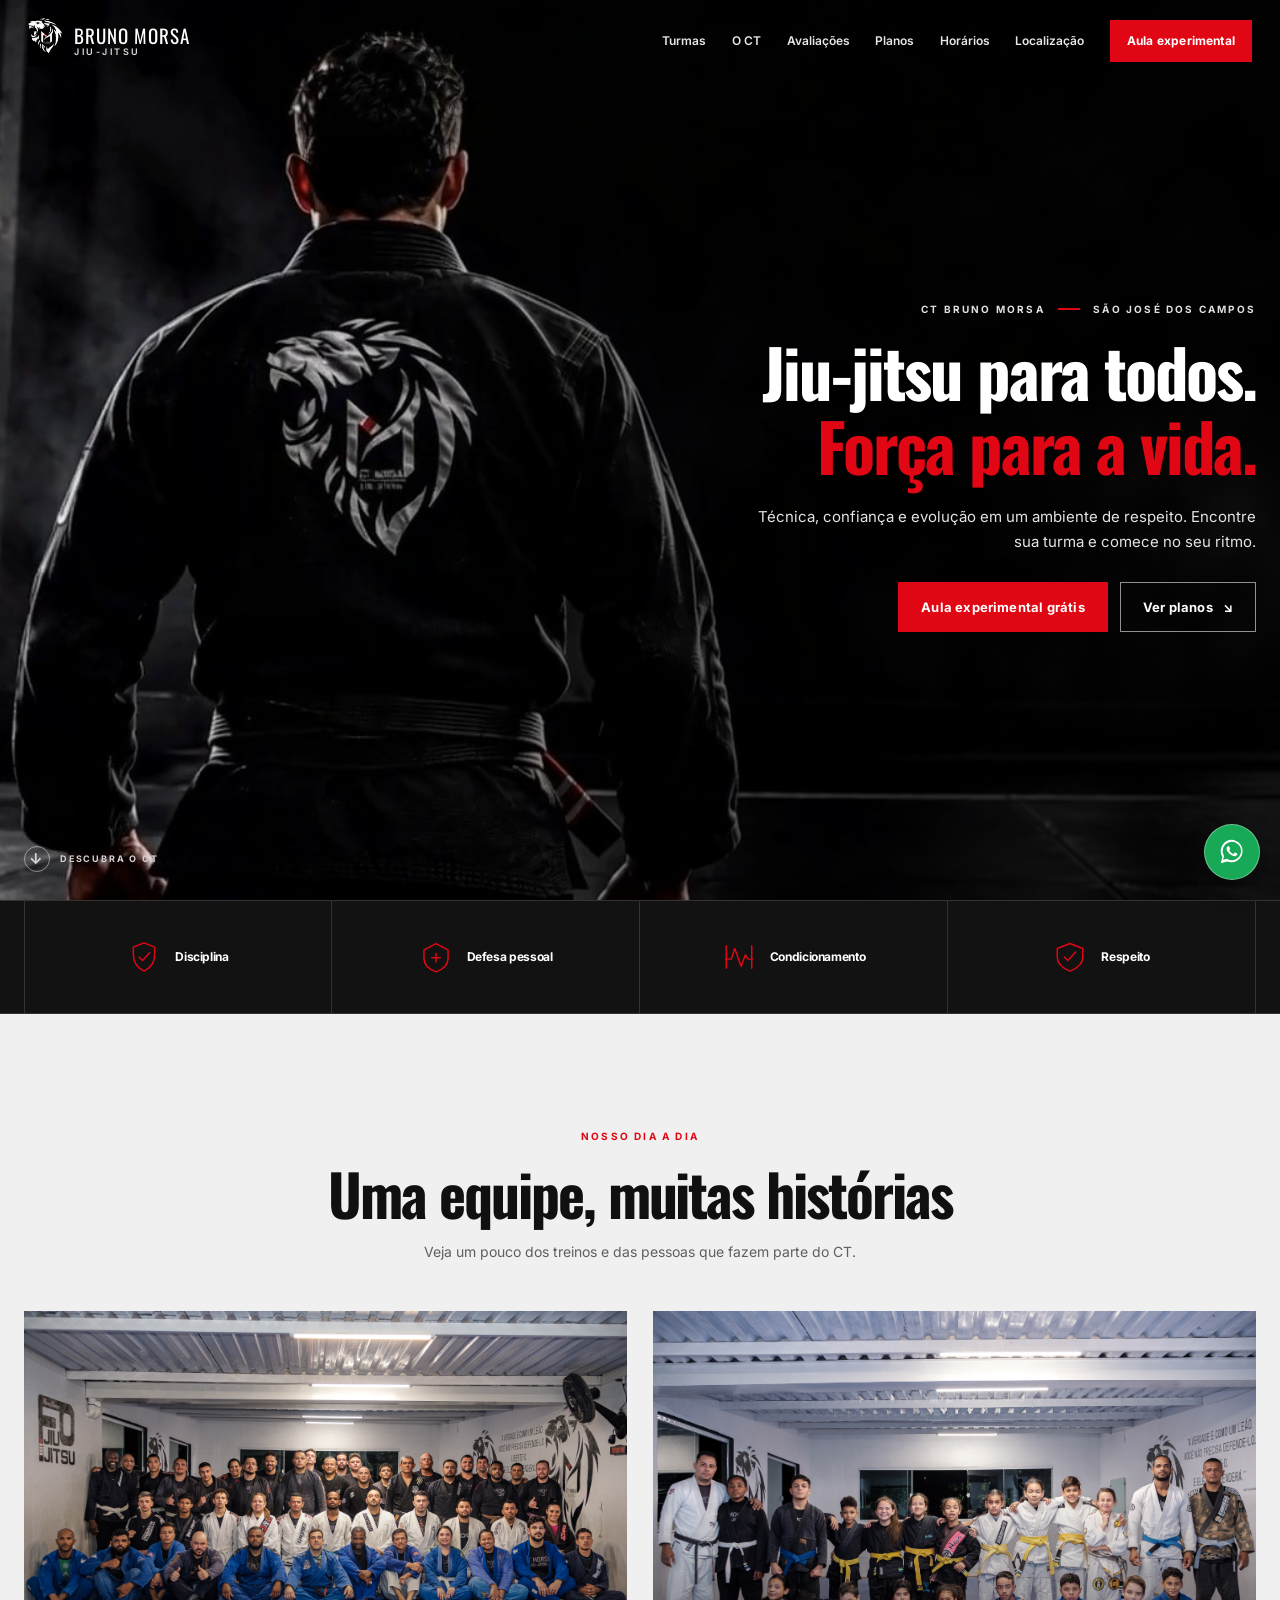
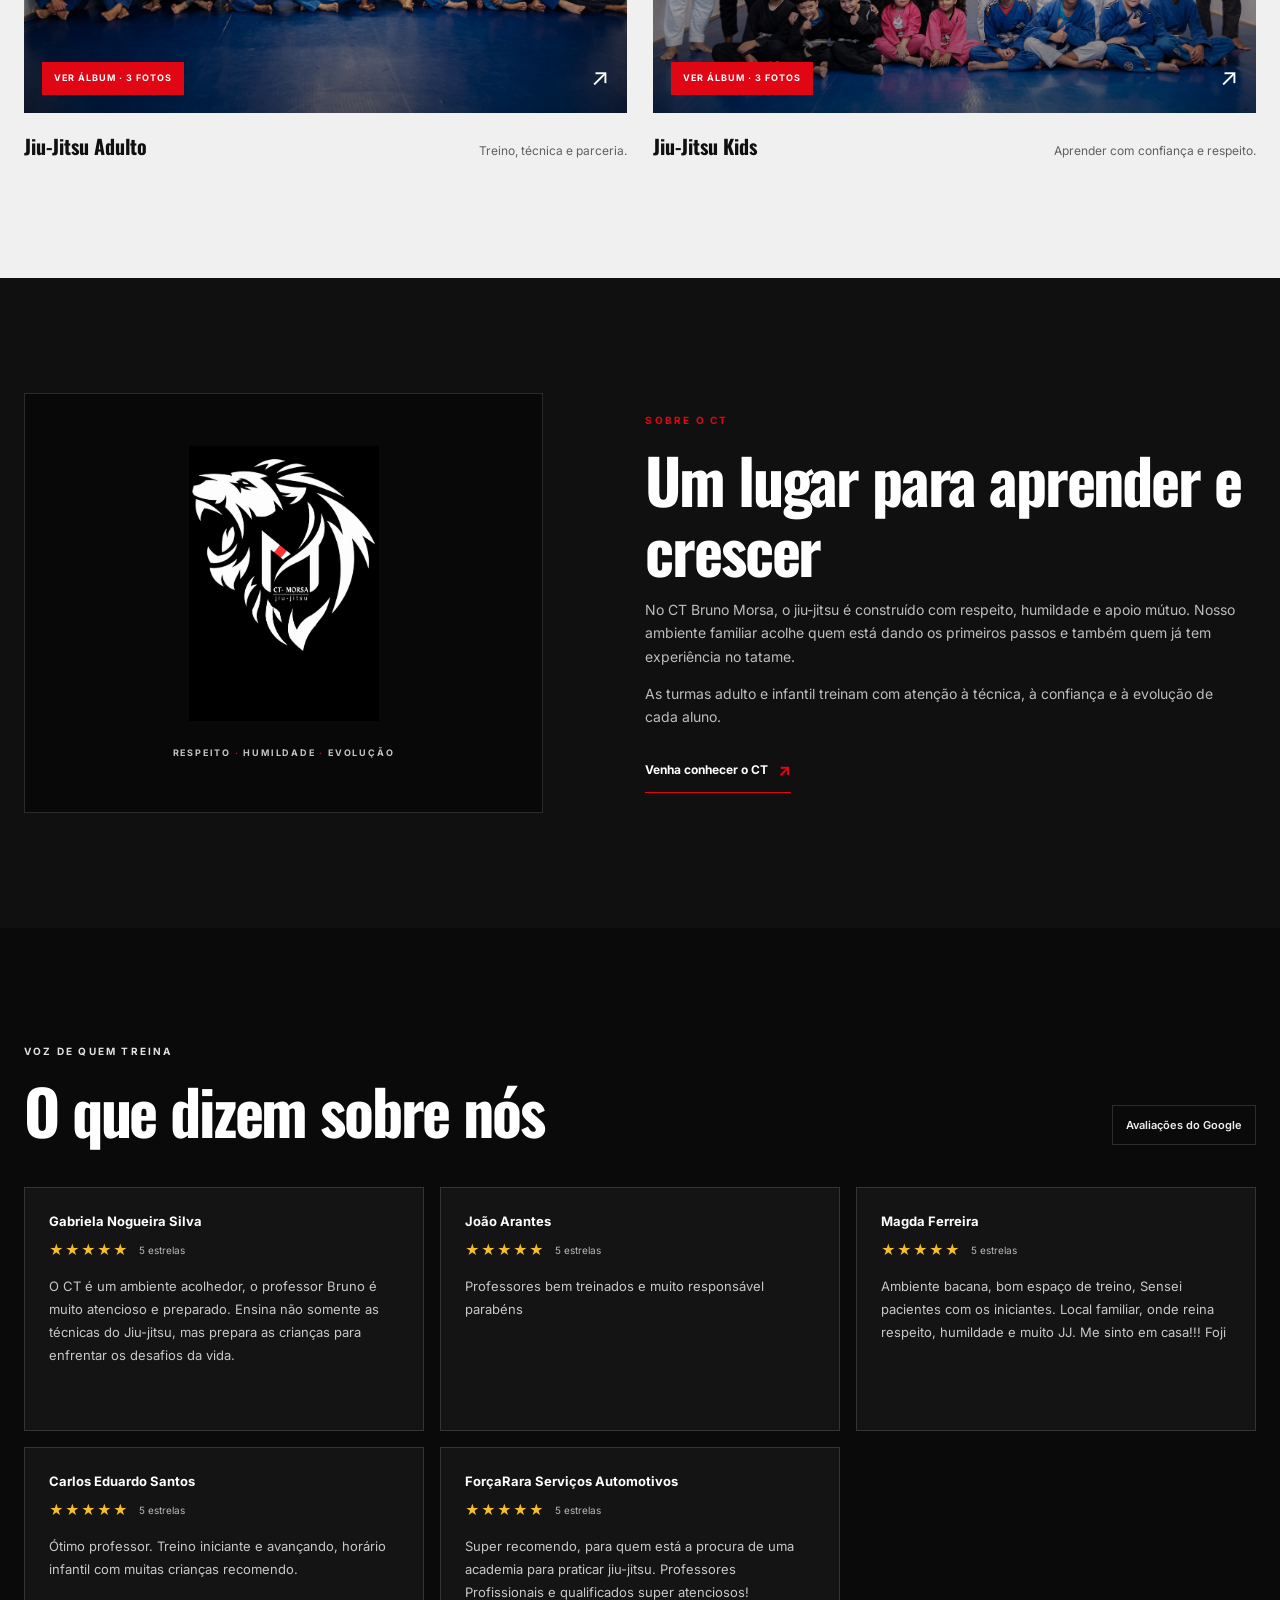
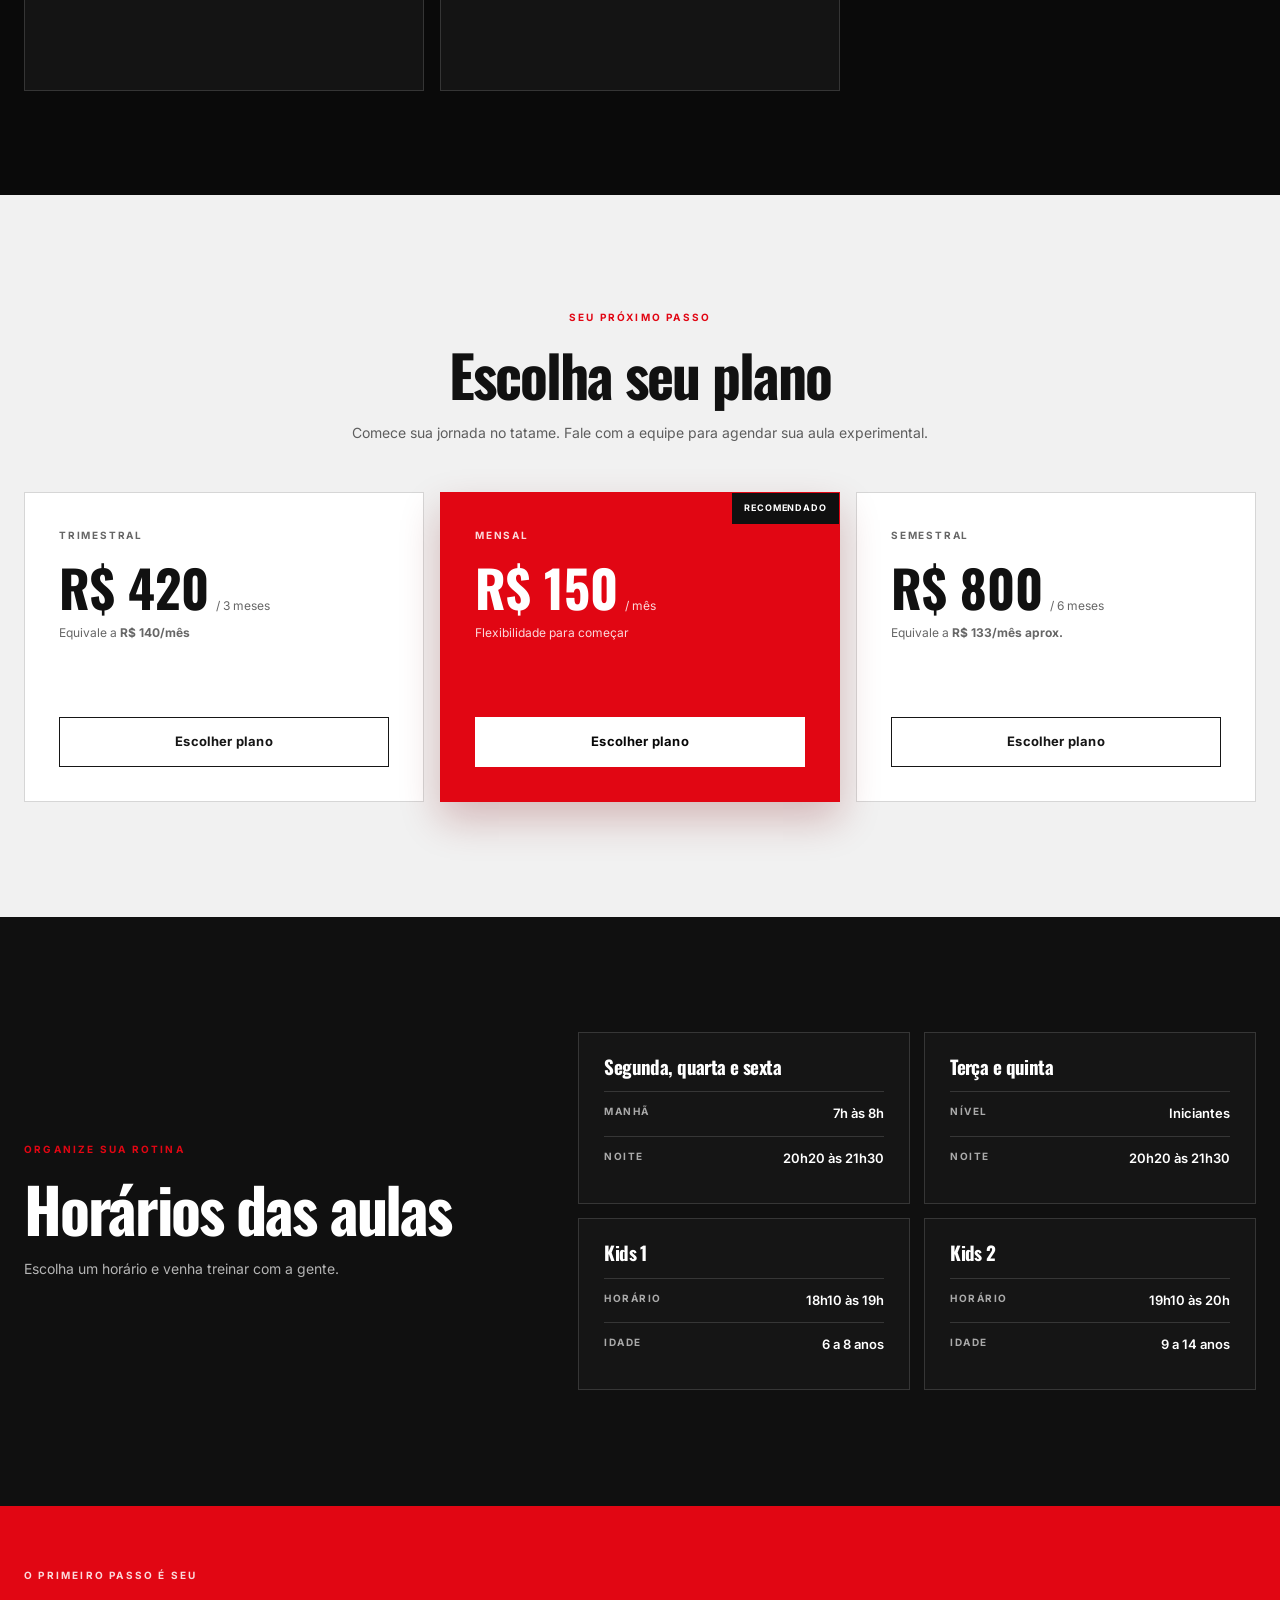
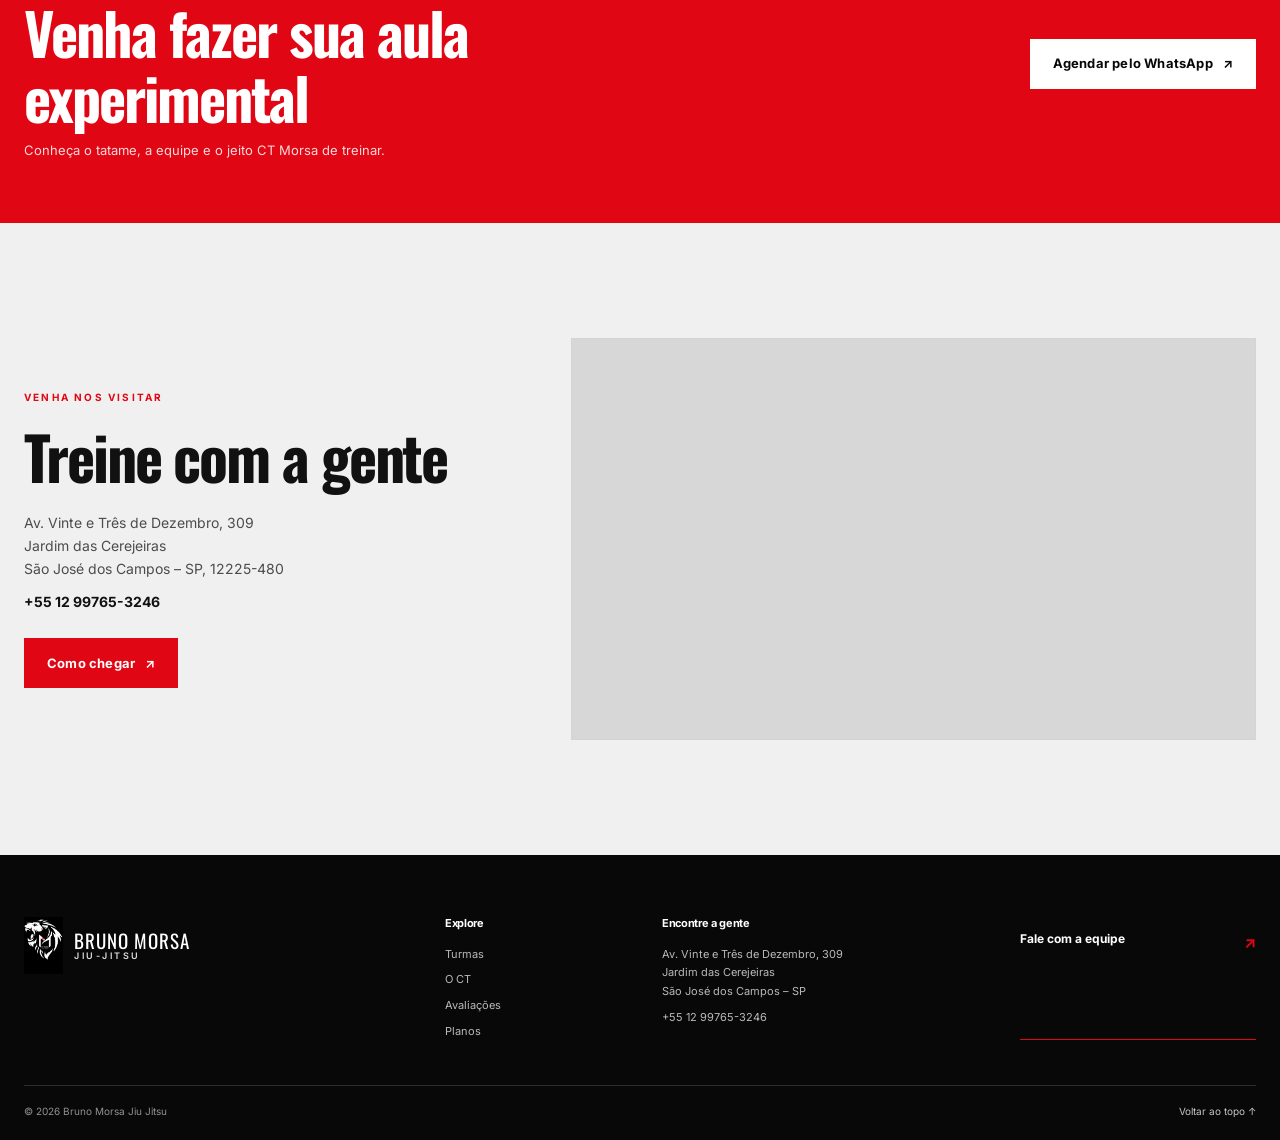
==== commit 1efc4355: "correção de horarios" ====
--- a/index.html
+++ b/index.html
@@ -220,7 +220,18 @@
           </article>
           <article class="schedule-card">
             <h3>Terça e quinta</h3>
+            <p><span>NÍVEL</span><time>Iniciantes</time></p>
             <p><span>NOITE</span><time>20h20 às 21h30</time></p>
+          </article>
+          <article class="schedule-card">
+            <h3>Kids 1</h3>
+            <p><span>HORÁRIO</span><time>18h10 às 19h</time></p>
+            <p><span>IDADE</span><time>6 a 8 anos</time></p>
+          </article>
+          <article class="schedule-card">
+            <h3>Kids 2</h3>
+            <p><span>HORÁRIO</span><time>19h10 às 20h</time></p>
+            <p><span>IDADE</span><time>9 a 14 anos</time></p>
           </article>
         </div>
       </div>
--- a/style.css
+++ b/style.css
@@ -139,7 +139,7 @@
 .schedule-heading { margin: 0; text-align: left; }
 .schedule-heading h2 { font-size: clamp(42px, 5vw, 62px); }
 .schedule-heading > p:last-child { margin: 0; color: var(--muted); font-size: 14px; }
-.schedule-grid { display: grid; gap: 14px; }
+.schedule-grid { display: grid; grid-template-columns: repeat(2, minmax(0, 1fr)); gap: 14px; }
 .schedule-card { padding: 23px 25px; border: 1px solid var(--line); background: #151515; }
 .schedule-card h3 { margin: 0 0 14px; font-size: 19px; }
 .schedule-card p { display: flex; justify-content: space-between; gap: 16px; margin: 0; padding: 11px 0; border-top: 1px solid var(--line); }
@@ -211,6 +211,8 @@
   .hero-copy { width: min(600px, 67%); }
   .review-grid { grid-template-columns: repeat(2, minmax(0, 1fr)); }
   .footer-main { grid-template-columns: 1fr 1fr; gap: 34px; }
+  .schedule-inner { grid-template-columns: 1fr; gap: 36px; }
+  .schedule-heading { text-align: center; }
 }
 
 @media (max-width: 720px) {
@@ -268,6 +270,7 @@
   .plan-price strong { font-size: 48px; }
   .schedule-inner { grid-template-columns: 1fr; gap: 30px; }
   .schedule-heading { text-align: center; }
+  .schedule-grid { grid-template-columns: 1fr; }
   .schedule-heading h2 { font-size: 43px; }
   .schedule-card { padding: 19px; }
   .schedule-card h3 { font-size: 19px; }
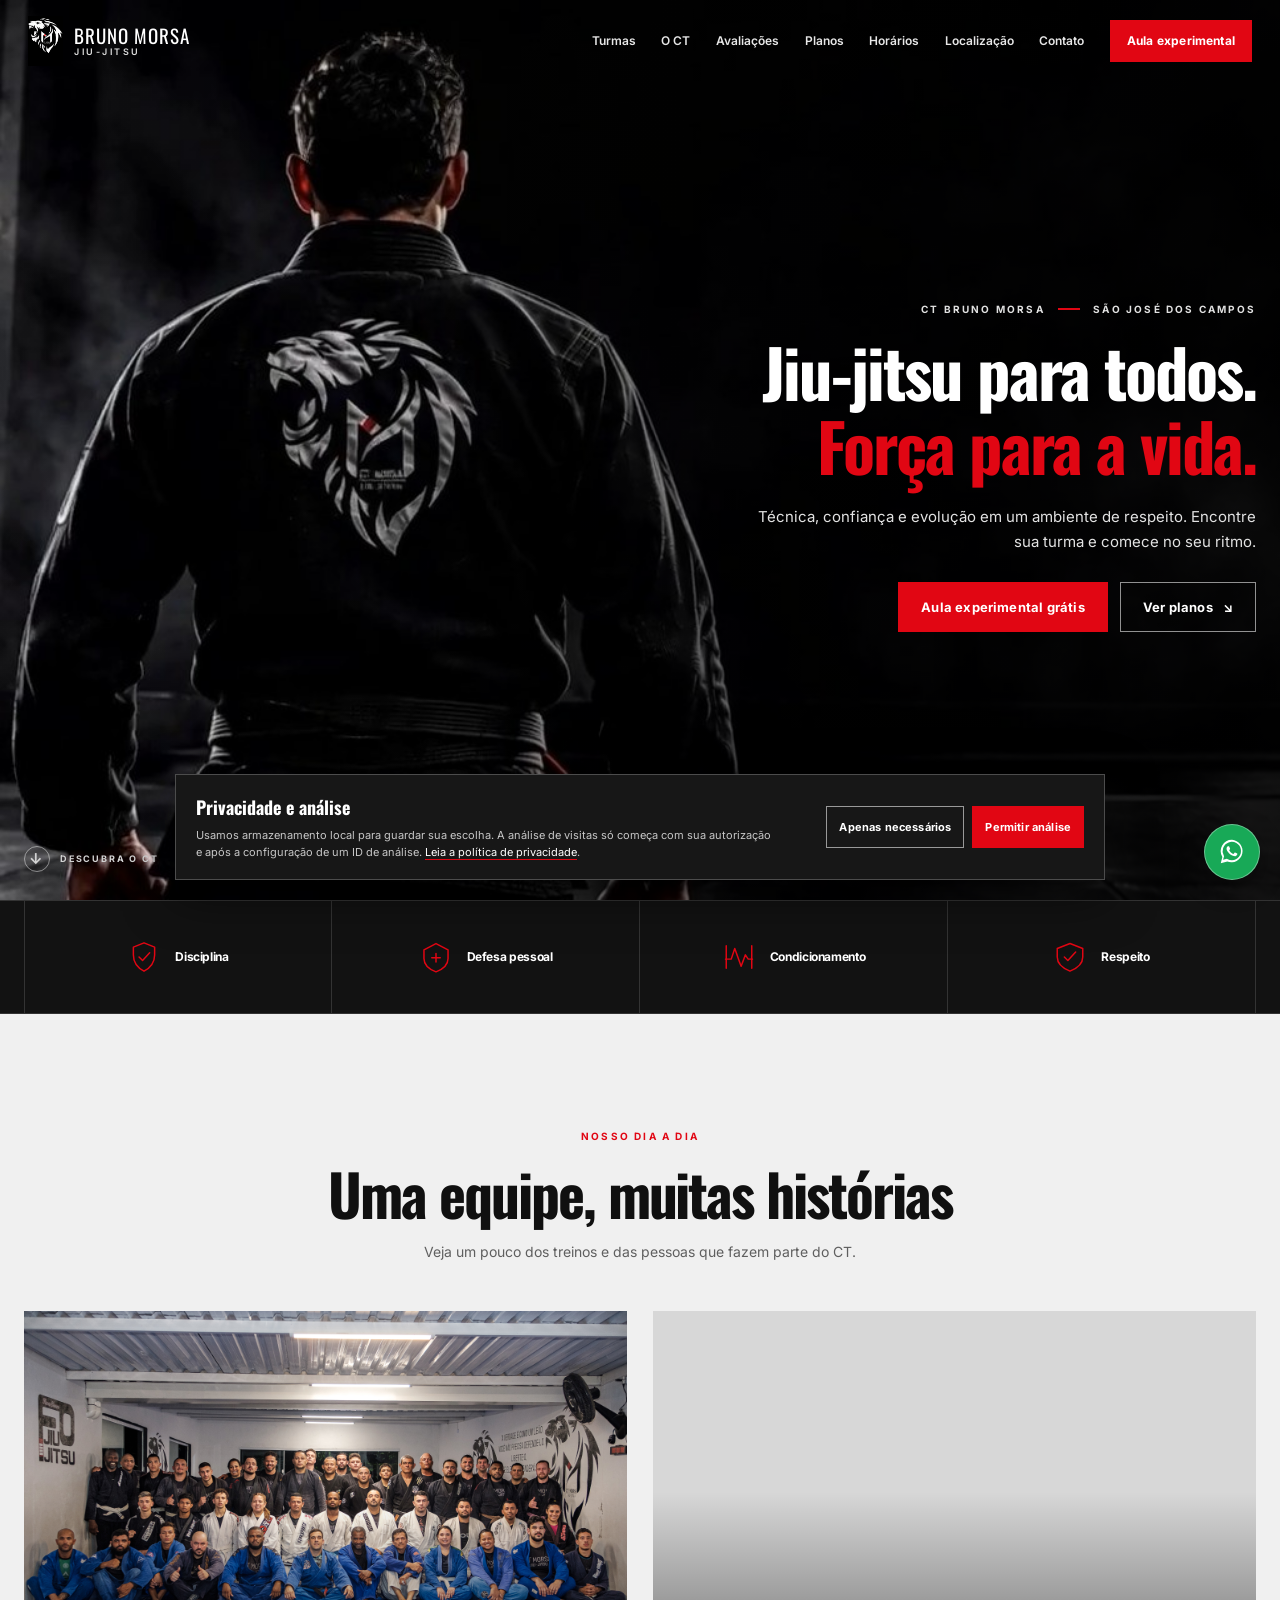
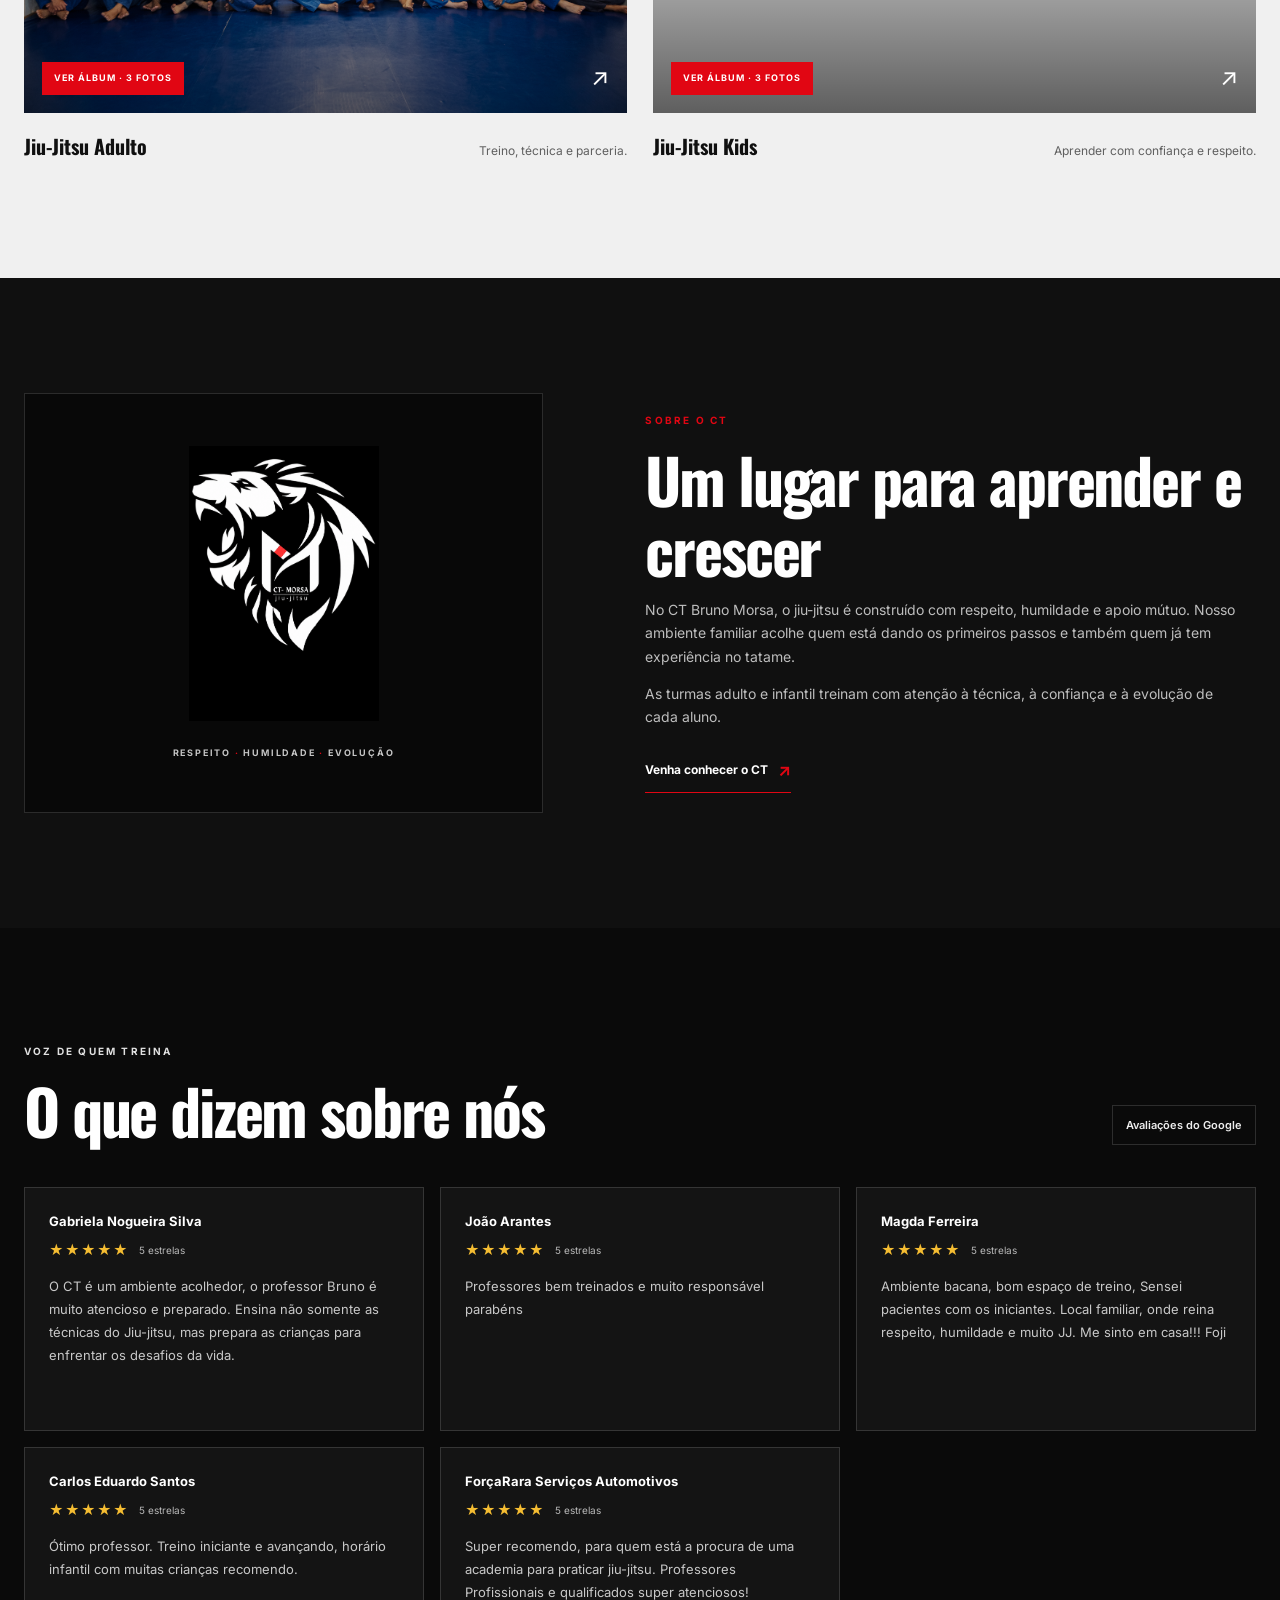
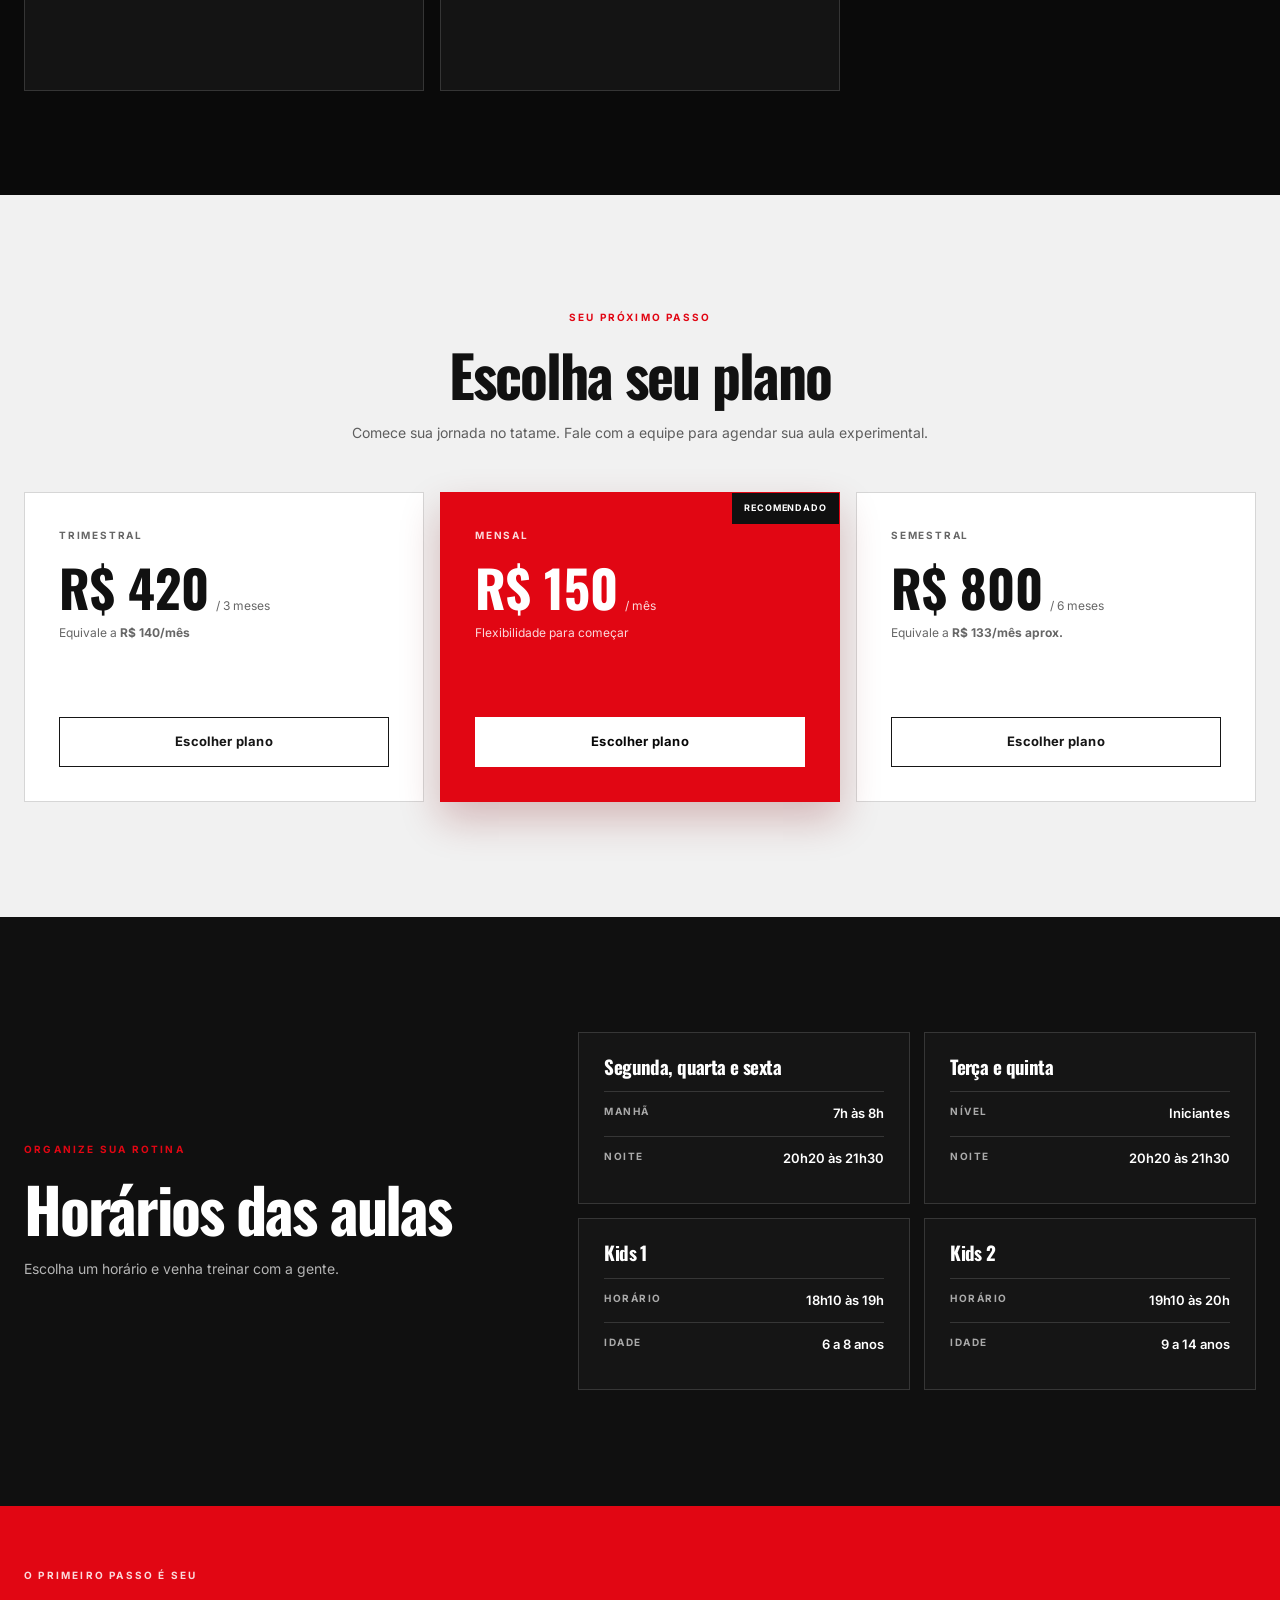
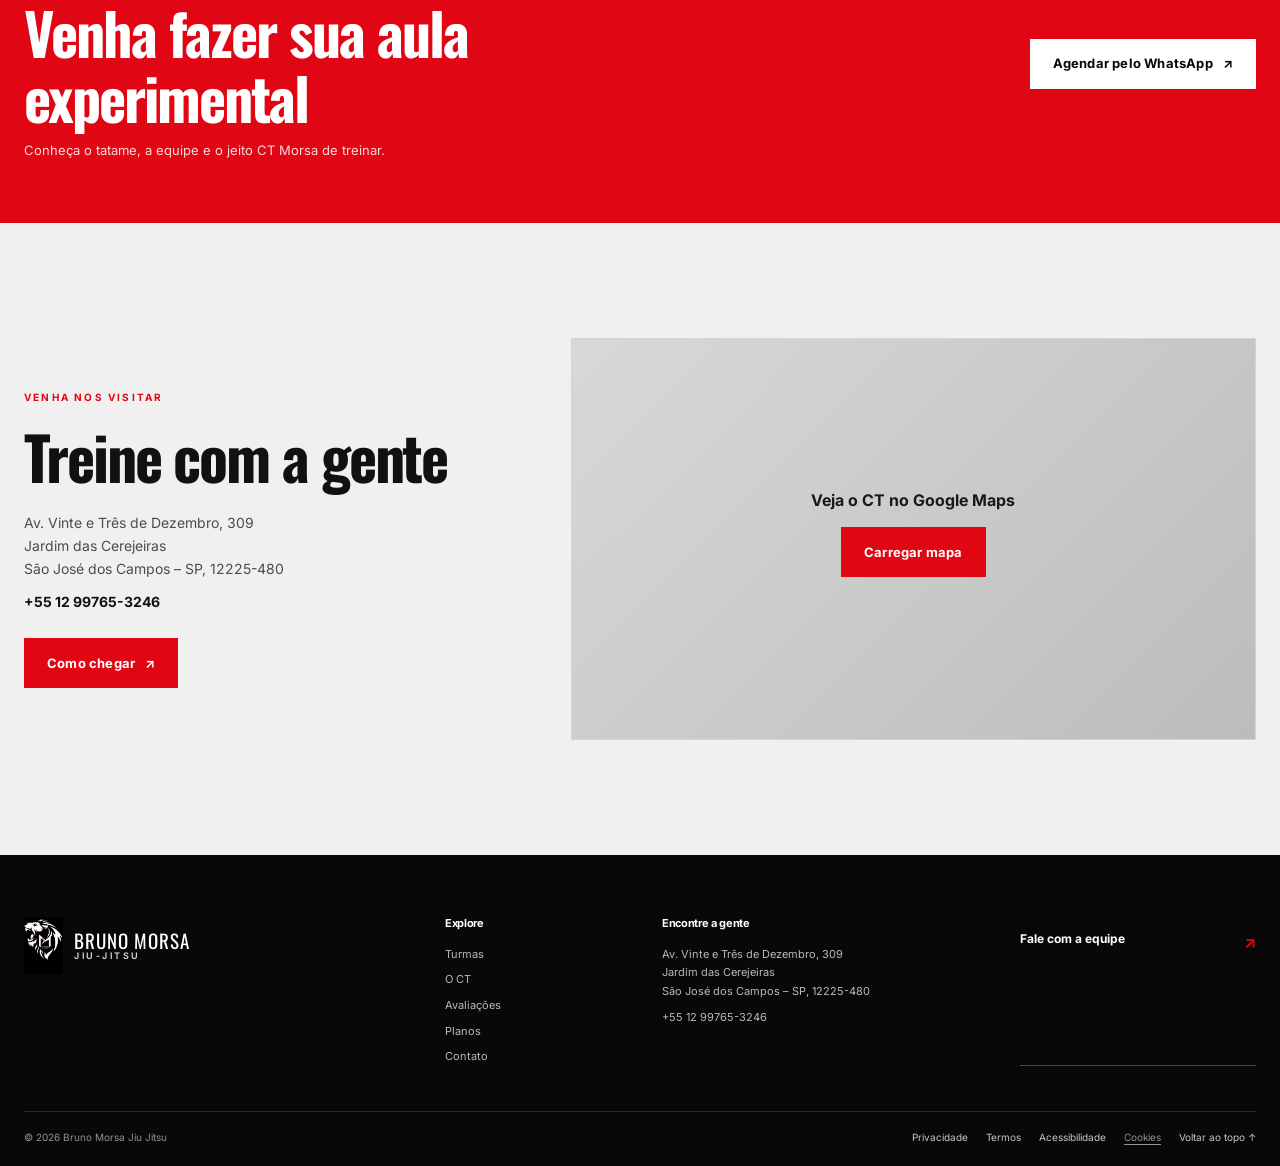
==== commit 739ae36d: "Add landing page essentials and legal pages" ====
--- a/index.html
+++ b/index.html
@@ -6,12 +6,30 @@
   <meta name="theme-color" content="#080808">
   <title>Bruno Morsa Jiu Jitsu | CT Morsa em São José dos Campos</title>
   <meta name="description" content="Treine jiu-jitsu adulto e kids no CT Bruno Morsa, em São José dos Campos. Agende sua aula experimental gratuita pelo WhatsApp.">
+  <link rel="canonical" href="https://morsajiujitsu.vercel.app/">
+  <meta name="robots" content="index,follow,max-image-preview:large">
+  <meta name="author" content="Bruno Morsa Jiu Jitsu">
   <meta property="og:type" content="website">
+  <meta property="og:url" content="https://morsajiujitsu.vercel.app/">
+  <meta property="og:locale" content="pt_BR">
+  <meta property="og:site_name" content="CT Bruno Morsa Jiu Jitsu">
   <meta property="og:title" content="Bruno Morsa Jiu Jitsu | CT Morsa">
   <meta property="og:description" content="Jiu-jitsu para todos. Conheça as turmas adulto e kids do CT Bruno Morsa.">
-  <meta property="og:image" content="logo.png">
-  <meta property="og:image:alt" content="Logo CT Morsa Jiu-Jitsu">
-  <link rel="icon" type="image/png" href="logo.png">
+  <meta property="og:image" content="https://morsajiujitsu.vercel.app/social-preview.jpg">
+  <meta property="og:image:alt" content="Treine jiu-jitsu no CT Bruno Morsa, em São José dos Campos">
+  <meta property="og:image:width" content="1200">
+  <meta property="og:image:height" content="630">
+  <meta name="twitter:card" content="summary_large_image">
+  <meta name="twitter:title" content="Bruno Morsa Jiu Jitsu | CT Morsa">
+  <meta name="twitter:description" content="Jiu-jitsu para todos em São José dos Campos. Conheça as turmas adulto e kids.">
+  <meta name="twitter:image" content="https://morsajiujitsu.vercel.app/social-preview.jpg">
+  <meta name="twitter:image:alt" content="Treine jiu-jitsu no CT Bruno Morsa, em São José dos Campos">
+  <link rel="icon" href="/favicon.ico" sizes="any">
+  <link rel="icon" type="image/png" sizes="16x16" href="/favicon-16.png">
+  <link rel="icon" type="image/png" sizes="32x32" href="/favicon-32.png">
+  <link rel="icon" type="image/svg+xml" href="/favicon.svg">
+  <link rel="apple-touch-icon" sizes="180x180" href="/apple-touch-icon.png">
+  <link rel="manifest" href="/site.webmanifest">
   <link rel="preconnect" href="https://fonts.googleapis.com">
   <link rel="preconnect" href="https://fonts.gstatic.com" crossorigin>
   <link href="https://fonts.googleapis.com/css2?family=Inter:wght@400;500;600;700;800&family=Oswald:wght@500;600;700&display=swap" rel="stylesheet">
@@ -21,7 +39,12 @@
       "@context": "https://schema.org",
       "@type": "SportsActivityLocation",
       "name": "Bruno Morsa Jiu Jitsu",
+      "url": "https://morsajiujitsu.vercel.app/",
+      "image": "https://morsajiujitsu.vercel.app/social-preview.jpg",
+      "logo": "https://morsajiujitsu.vercel.app/logo.png",
+      "sport": "Brazilian Jiu-Jitsu",
       "telephone": "+55 12 99765-3246",
+      "priceRange": "R$ 150–R$ 800",
       "address": {
         "@type": "PostalAddress",
         "streetAddress": "Av. Vinte e Três de Dezembro, 309 - Jardim das Cerejeiras",
@@ -32,6 +55,8 @@
       }
     }
   </script>
+  <script src="site-config.js" defer></script>
+  <script src="site.js" defer></script>
   <script src="script.js" defer></script>
 </head>
 <body>
@@ -53,6 +78,7 @@
         <a href="#planos">Planos</a>
         <a href="#horarios">Horários</a>
         <a href="#localizacao">Localização</a>
+        <a href="contato">Contato</a>
         <a class="button button-small nav-cta" href="https://wa.me/5512997653246?text=Ol%C3%A1%21%20Quero%20agendar%20uma%20aula%20experimental" target="_blank" rel="noopener">Aula experimental</a>
       </nav>
     </div>
@@ -124,7 +150,7 @@
     <section class="section about-section" id="sobre" aria-labelledby="sobre-title">
       <div class="about-inner page-width">
         <div class="about-mark" data-reveal>
-          <img src="logo.png" width="1042" height="1509" alt="" loading="lazy" decoding="async">
+          <img src="logo.png" width="1042" height="1509" alt="Símbolo do CT Morsa Jiu-Jitsu" loading="lazy" decoding="async">
           <span>RESPEITO <i>·</i> HUMILDADE <i>·</i> EVOLUÇÃO</span>
         </div>
         <div class="about-copy">
@@ -258,7 +284,8 @@
           <a class="button" href="https://www.google.com/maps/search/?api=1&query=Av.%20Vinte%20e%20Tr%C3%AAs%20de%20Dezembro%2C%20309%20-%20Jardim%20das%20Cerejeiras%2C%20S%C3%A3o%20Jos%C3%A9%20dos%20Campos%20-%20SP%2C%2012225-480" target="_blank" rel="noopener">Como chegar <span aria-hidden="true">↗</span></a>
         </div>
         <div class="map-frame" data-reveal>
-          <iframe title="Mapa do CT Bruno Morsa Jiu Jitsu em São José dos Campos" src="https://maps.google.com/maps?q=Av.%20Vinte%20e%20Tr%C3%AAs%20de%20Dezembro%2C%20309%20-%20Jardim%20das%20Cerejeiras%2C%20S%C3%A3o%20Jos%C3%A9%20dos%20Campos%20-%20SP%2C%2012225-480&output=embed" loading="lazy" referrerpolicy="no-referrer-when-downgrade" allowfullscreen></iframe>
+          <div class="map-placeholder"><p>Veja o CT no Google Maps</p><button class="button" type="button" data-load-map data-map-src="https://maps.google.com/maps?q=Av.%20Vinte%20e%20Tr%C3%AAs%20de%20Dezembro%2C%20309%20-%20Jardim%20das%20Cerejeiras%2C%20S%C3%A3o%20Jos%C3%A9%20dos%20Campos%20-%20SP%2C%2012225-480&amp;output=embed">Carregar mapa</button><span class="map-status" aria-live="polite"></span></div>
+          <iframe title="Mapa do CT Bruno Morsa Jiu Jitsu em São José dos Campos" loading="lazy" referrerpolicy="no-referrer-when-downgrade" allowfullscreen hidden></iframe>
         </div>
       </div>
     </section>
@@ -270,11 +297,11 @@
         <img src="logo.png" width="1042" height="1509" alt="Logo CT Morsa Jiu-Jitsu" loading="lazy" decoding="async">
         <span class="brand-name">BRUNO MORSA<small>JIU-JITSU</small></span>
       </a>
-      <div class="footer-column"><h2>Explore</h2><a href="#albuns">Turmas</a><a href="#sobre">O CT</a><a href="#avaliacoes">Avaliações</a><a href="#planos">Planos</a></div>
-      <div class="footer-column"><h2>Encontre a gente</h2><p>Av. Vinte e Três de Dezembro, 309<br>Jardim das Cerejeiras<br>São José dos Campos – SP</p><a href="tel:+5512997653246">+55 12 99765-3246</a></div>
+      <div class="footer-column"><h2>Explore</h2><a href="#albuns">Turmas</a><a href="#sobre">O CT</a><a href="#avaliacoes">Avaliações</a><a href="#planos">Planos</a><a href="contato">Contato</a></div>
+      <div class="footer-column"><h2>Encontre a gente</h2><p>Av. Vinte e Três de Dezembro, 309<br>Jardim das Cerejeiras<br>São José dos Campos – SP, 12225-480</p><a href="tel:+5512997653246">+55 12 99765-3246</a></div>
       <a class="footer-cta" href="https://wa.me/5512997653246?text=Ol%C3%A1%21%20Quero%20agendar%20uma%20aula%20experimental" target="_blank" rel="noopener">Fale com a equipe <span aria-hidden="true">↗</span></a>
     </div>
-    <div class="page-width footer-bottom"><span>© <span id="current-year">2026</span> Bruno Morsa Jiu Jitsu</span><a href="#topo">Voltar ao topo ↑</a></div>
+    <div class="page-width footer-bottom"><span>© <span id="current-year">2026</span> Bruno Morsa Jiu Jitsu</span><div class="footer-legal"><a href="privacidade">Privacidade</a><a href="termos">Termos</a><a href="acessibilidade">Acessibilidade</a><button type="button" data-cookie-preferences>Cookies</button><a href="#topo">Voltar ao topo ↑</a></div></div>
   </footer>
 
   <a class="whatsapp-float" href="https://wa.me/5512997653246?text=Ol%C3%A1%21%20Quero%20agendar%20uma%20aula%20experimental" target="_blank" rel="noopener" aria-label="Fale conosco pelo WhatsApp">
@@ -286,7 +313,7 @@
       <div class="lightbox-top"><div><p class="eyebrow">ÁLBUM</p><h2 id="lightbox-title">Jiu-Jitsu</h2></div><button class="lightbox-close" type="button" aria-label="Fechar álbum">×</button></div>
       <div class="lightbox-view">
         <button class="lightbox-arrow lightbox-prev" type="button" aria-label="Foto anterior">‹</button>
-        <figure class="lightbox-media"><img id="lightbox-image" alt="" width="6000" height="4000"></figure>
+        <figure class="lightbox-media"><img id="lightbox-image" alt="Foto da equipe do CT Morsa Jiu-Jitsu" width="6000" height="4000"></figure>
         <button class="lightbox-arrow lightbox-next" type="button" aria-label="Próxima foto">›</button>
       </div>
       <div class="lightbox-bottom"><span class="lightbox-count" id="lightbox-count" aria-live="polite"></span><div class="lightbox-thumbs" id="lightbox-thumbs" aria-label="Miniaturas do álbum"></div></div>
--- a/style.css
+++ b/style.css
@@ -313,3 +313,77 @@
   *, *::before, *::after { scroll-behavior: auto !important; animation-duration: .01ms !important; animation-iteration-count: 1 !important; transition-duration: .01ms !important; }
   html.motion-ready [data-reveal], html.motion-ready [data-text-reveal] .copy-word { opacity: 1; transform: none; }
 }
+
+/* Shared pages, privacy controls, and mobile contact action */
+[hidden] { display: none !important; }
+.aux-page { min-height: 100vh; padding-bottom: 24px; background: #080808; }
+.aux-header { display: flex; min-height: 82px; align-items: center; justify-content: space-between; gap: 24px; padding: 14px max(24px, calc((100vw - 1240px) / 2)); border-bottom: 1px solid var(--line); }
+.aux-header nav { display: flex; flex-wrap: wrap; gap: 22px; color: #d6d6d6; font-size: 13px; }
+.aux-header nav a:hover, .aux-footer a:hover { color: var(--white); }
+.legal-main { width: min(820px, calc(100% - 40px)); margin: 0 auto; padding: clamp(55px, 8vw, 100px) 0 90px; }
+.legal-main > .eyebrow { color: var(--red); }
+.legal-main h1 { margin: 0 0 18px; font-size: clamp(42px, 7vw, 68px); }
+.aux-lead { max-width: 680px; margin: 0 0 30px; color: #c8c8c8; font-size: 16px; }
+.legal-updated { color: #969696; font-size: 12px; }
+.legal-copy h2, .contact-details h2 { margin: 36px 0 10px; font-size: 24px; }
+.legal-copy p, .legal-copy li { color: #c8c8c8; font-size: 14px; line-height: 1.8; }
+.legal-copy a, .contact-details a, .confirmation > p a { color: #fff; text-decoration: underline; text-decoration-color: var(--red); text-underline-offset: 4px; }
+.confirmation { min-height: 60vh; }
+.confirmation .button { margin: 4px 0 24px; text-decoration: none; }
+.contact-form { display: grid; gap: 18px; padding: clamp(22px, 5vw, 38px); border: 1px solid var(--line); background: #111; }
+.form-field { display: grid; gap: 7px; }
+.form-field label { font-size: 13px; font-weight: 700; }
+.form-field input, .form-field textarea { width: 100%; min-height: 49px; padding: 12px 14px; border: 1px solid #555; border-radius: 0; background: #080808; color: var(--white); font: inherit; font-size: 14px; }
+.form-field textarea { min-height: 135px; resize: vertical; }
+.form-field input:focus, .form-field textarea:focus { border-color: #ff5b63; outline: 2px solid #ff5b63; outline-offset: 2px; }
+.form-field [aria-invalid="true"] { border-color: #ff7078; }
+.field-error { min-height: 18px; color: #ff979c; font-size: 12px; }
+.form-status { min-height: 24px; margin: 0; color: #e6e6e6; font-size: 13px; }
+.form-note { margin: 0; color: #a8a8a8; font-size: 12px; line-height: 1.7; }
+.form-note a { text-decoration: underline; text-decoration-color: var(--red); text-underline-offset: 3px; }
+.contact-form button:disabled { cursor: wait; opacity: .72; }
+.contact-details { margin-top: 35px; color: #c8c8c8; }
+.contact-details h2 { margin-top: 0; color: #fff; }
+.contact-details p, .contact-details address { font-size: 14px; font-style: normal; }
+.aux-footer { display: flex; flex-wrap: wrap; justify-content: center; gap: 13px 24px; padding: 23px 20px; border-top: 1px solid var(--line); color: #c6c6c6; font-size: 12px; }
+.aux-footer button, .footer-legal button { padding: 0; border: 0; background: transparent; color: inherit; font: inherit; text-decoration: underline; text-underline-offset: 3px; cursor: pointer; }
+.footer-legal { display: flex; flex-wrap: wrap; justify-content: flex-end; gap: 10px 18px; }
+.footer-bottom { align-items: center; }
+.map-placeholder { display: grid; min-height: 400px; place-content: center; justify-items: center; gap: 14px; padding: 24px; background: linear-gradient(135deg,#d8d8d8,#bcbcbc); color: #191919; text-align: center; }
+.map-placeholder p { margin: 0; font-weight: 700; }
+.map-placeholder .button { color: #fff; }
+.map-status { max-width: 360px; color: #333; font-size: 12px; }
+.mobile-sticky-cta { display: none; }
+.cookie-banner { position: fixed; z-index: 100; right: 20px; bottom: 20px; left: 20px; display: flex; max-width: 930px; align-items: center; justify-content: space-between; gap: 22px; margin-inline: auto; padding: 18px 20px; border: 1px solid #4c4c4c; background: #171717; box-shadow: 0 14px 50px rgba(0,0,0,.55); }
+.cookie-copy { max-width: 580px; }
+.cookie-copy strong { font-family: var(--heading); font-size: 18px; }
+.cookie-copy p { margin: 4px 0 0; color: #c7c7c7; font-size: 11px; line-height: 1.55; }
+.cookie-copy a { color: #fff; text-decoration: underline; text-decoration-color: var(--red); text-underline-offset: 3px; }
+.cookie-actions { display: flex; flex: 0 0 auto; flex-wrap: wrap; justify-content: flex-end; gap: 8px; }
+.cookie-actions .button { min-height: 42px; padding: 9px 12px; font-size: 11px; }
+
+@media (max-width: 720px) {
+  .aux-header { min-height: 68px; padding: 10px 18px; }
+  .aux-header nav { gap: 13px; font-size: 11px; }
+  .legal-main { width: calc(100% - 38px); padding-top: 58px; padding-bottom: 88px; }
+  .legal-main h1 { font-size: clamp(39px, 10vw, 52px); }
+  .aux-lead { font-size: 14px; }
+  .footer-bottom { align-items: flex-start; flex-direction: column; }
+  .footer-legal { justify-content: flex-start; }
+  .map-placeholder, .map-frame iframe { min-height: 330px; height: 330px; }
+  .mobile-sticky-cta { position: fixed; z-index: 45; right: 0; bottom: 0; left: 0; display: flex; min-height: calc(58px + env(safe-area-inset-bottom)); align-items: center; justify-content: center; padding: 12px 20px calc(12px + env(safe-area-inset-bottom)); background: var(--red); box-shadow: 0 -8px 30px rgba(0,0,0,.28); color: #fff; font-size: 13px; font-weight: 800; text-align: center; }
+  .whatsapp-float { bottom: calc(72px + env(safe-area-inset-bottom)); }
+  .cookie-banner { right: 10px; bottom: calc(66px + env(safe-area-inset-bottom)); left: 10px; display: grid; gap: 12px; padding: 15px; }
+  .cookie-actions { display: grid; grid-template-columns: 1fr 1fr; }
+  .cookie-actions .button { width: 100%; min-height: 43px; }
+  .aux-page .mobile-sticky-cta { display: flex; }
+  .aux-page[data-no-mobile-cta] .mobile-sticky-cta { display: none; }
+  .aux-page { padding-bottom: calc(76px + env(safe-area-inset-bottom)); }
+}
+@media (max-width: 390px) {
+  .aux-header { padding-inline: 14px; }
+  .aux-header nav { gap: 9px; font-size: 10px; }
+  .legal-main { width: calc(100% - 30px); }
+  .contact-form { padding: 18px; }
+  .cookie-actions { grid-template-columns: 1fr; }
+}
